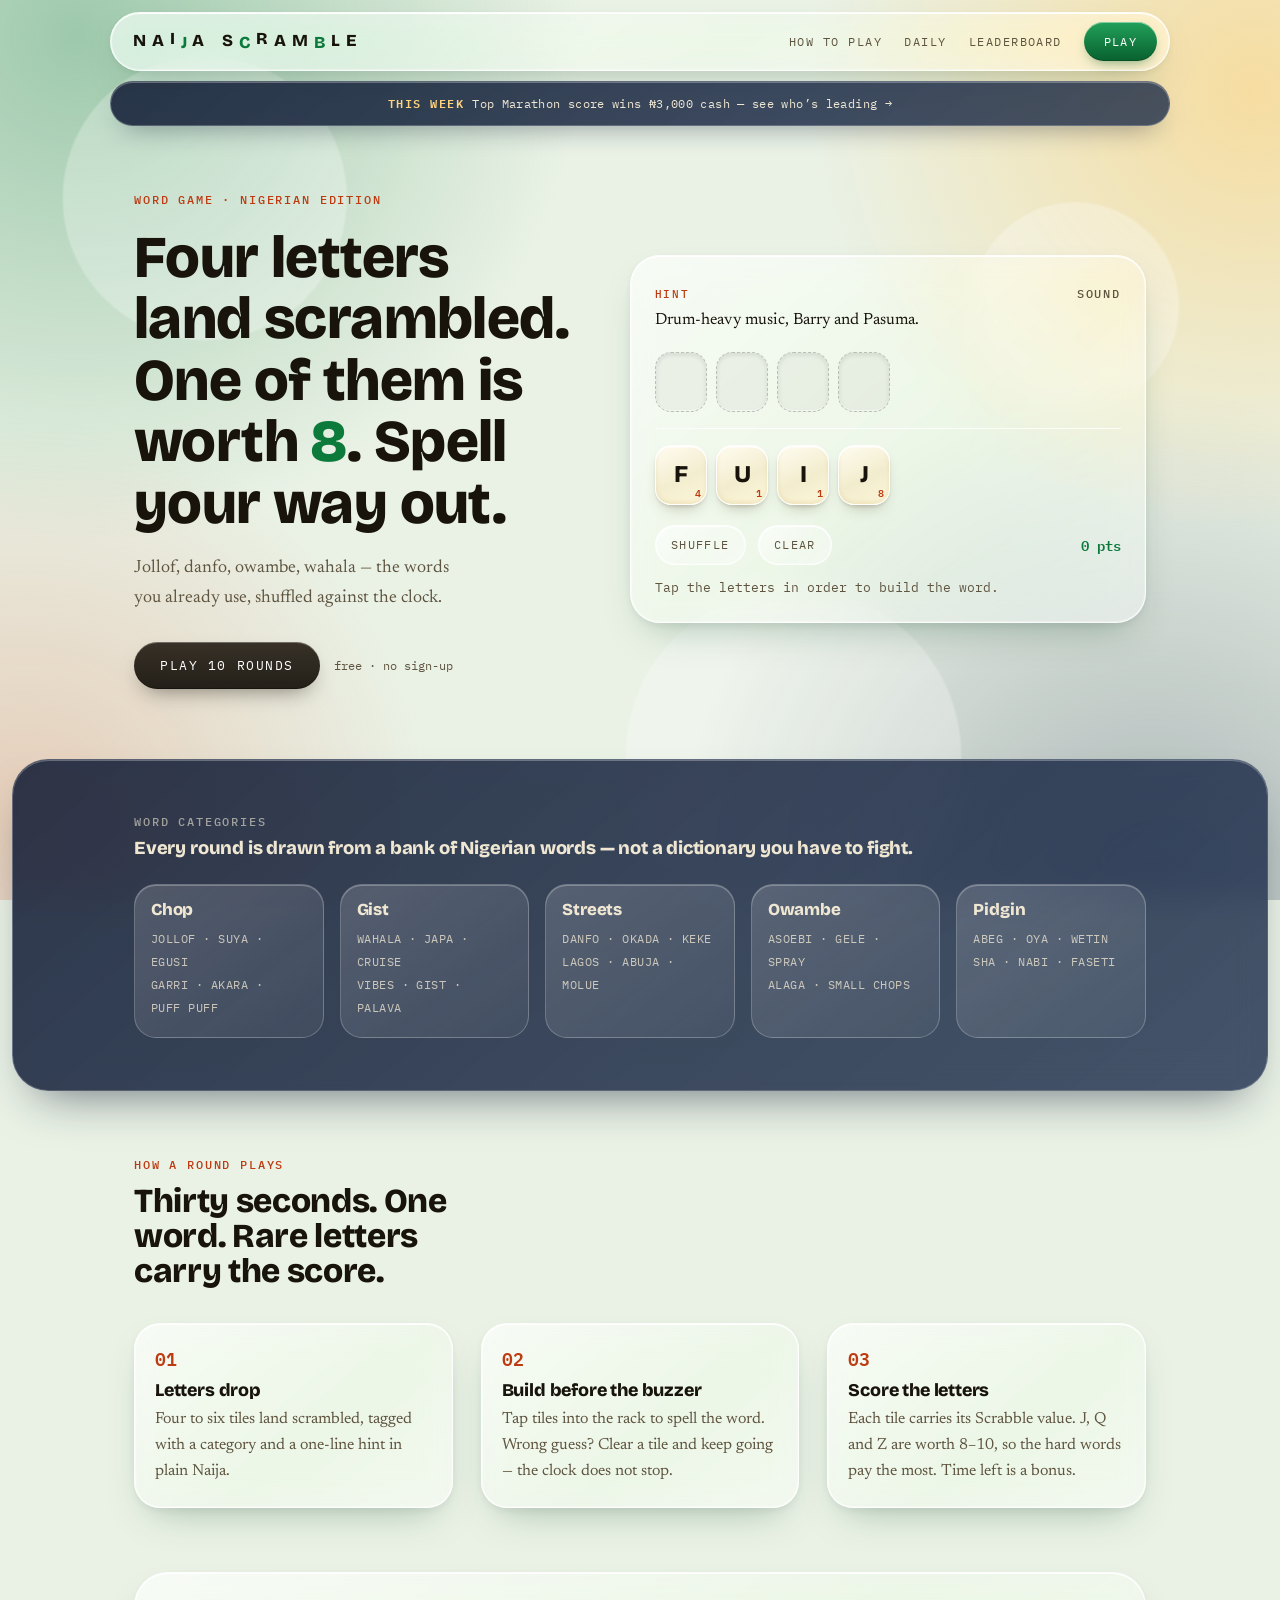
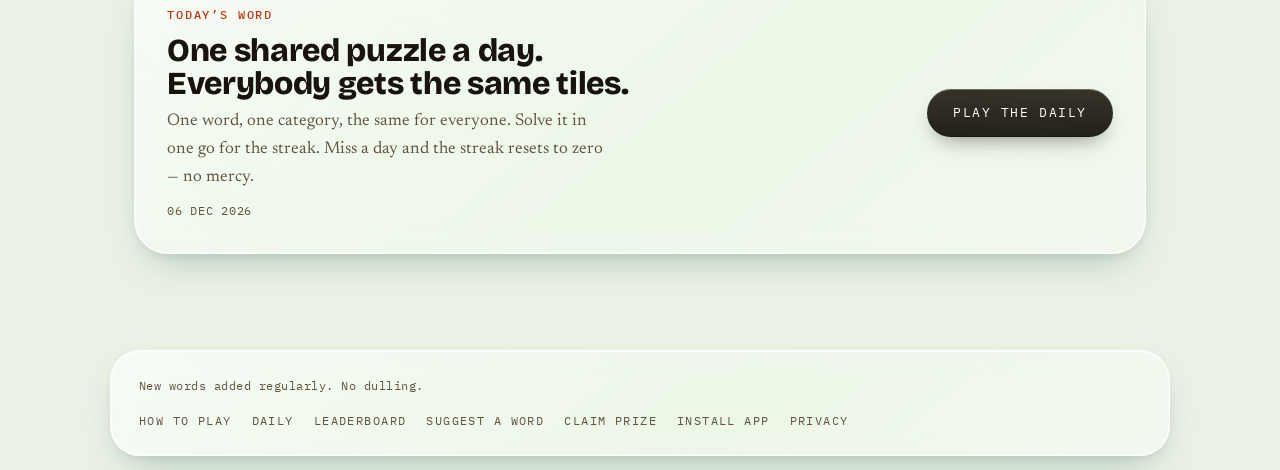
==== index.html @ 4357467f "Word Coach: Pidgin hint + explain button, AI privacy note, v15" ====
<!DOCTYPE html>
<html lang="en">
<head>
<meta charset="UTF-8">
<meta name="viewport" content="width=device-width, initial-scale=1.0">
<title>Naija Scramble</title>
<meta name="description" content="A Nigerian word-scramble game. Jollof, danfo, owambe — the words you already use, shuffled against the clock.">
<link rel="icon" href="data:image/svg+xml,%3Csvg%20xmlns='http://www.w3.org/2000/svg'%20viewBox='0%200%2032%2032'%3E%3Crect%20width='32'%20height='32'%20rx='6'%20fill='%230B7A3B'/%3E%3Ctext%20x='16'%20y='23'%20font-family='Georgia,serif'%20font-size='20'%20font-weight='bold'%20text-anchor='middle'%20fill='%23FBF6EA'%3EN%3C/text%3E%3C/svg%3E">
<meta property="og:type" content="website">
<meta property="og:site_name" content="Naija Scramble">
<meta property="og:title" content="Naija Scramble">
<meta property="og:description" content="Unscramble the Naija words you already use — jollof, danfo, owambe, wahala — against the clock.">
<meta property="og:url" content="https://naijascramble.github.io/">
<meta property="og:image" content="https://naijascramble.github.io/og.png">
<meta property="og:image:width" content="1200">
<meta property="og:image:height" content="630">
<meta name="twitter:card" content="summary_large_image">
<meta name="twitter:title" content="Naija Scramble">
<meta name="twitter:description" content="Unscramble the Naija words you already use, against the clock.">
<meta name="twitter:image" content="https://naijascramble.github.io/og.png">
<link rel="manifest" href="/manifest.json">
<meta name="theme-color" content="#0B7A3B">
<meta name="apple-mobile-web-app-capable" content="yes">
<meta name="apple-mobile-web-app-title" content="Naija Scramble">
<link rel="apple-touch-icon" href="/icon-192.png">
<link rel="preconnect" href="https://fonts.googleapis.com">
<link rel="preconnect" href="https://fonts.gstatic.com" crossorigin>
<link rel="stylesheet" href="https://fonts.googleapis.com/css2?family=Bricolage+Grotesque:opsz,wght@12..96,600;12..96,700;12..96,800&family=IBM+Plex+Mono:wght@400;500;600&family=Newsreader:ital,opsz,wght@0,6..72,400;0,6..72,500;1,6..72,400&display=swap">
<link rel="stylesheet" href="style.css?v=15">
</head>
<body>

<header class="masthead">
  <div class="wrap">
    <a class="mark" href="/" aria-label="Naija Scramble — home">
      <span>N</span><span>A</span><span>I</span><span>J</span><span>A</span>
      <span class="a2" style="width:.6ch"></span>
      <span>S</span><span>C</span><span>R</span><span>A</span><span>M</span><span>B</span><span>L</span><span>E</span>
    </a>
    <nav class="nav">
      <a href="#how">How to play</a>
      <a href="#daily">Daily</a>
      <a href="/leaderboard">Leaderboard</a>
      <a class="play" href="/play">Play</a>
    </nav>
  </div>
</header>
<a class="promo-bar" href="/leaderboard"><b>This week</b>Top Marathon score wins &#8358;3,000 cash — see who&rsquo;s leading &rarr;</a>

<main>
  <section class="hero">
    <div class="wrap">
      <div class="hero-copy">
        <p class="eyebrow label">Word game &middot; Nigerian edition</p>
        <h1><span id="demoLen">Six</span> letters land scrambled. One of them is worth <em id="demoVal">8</em>. Spell your way out.</h1>
        <p class="lede">Jollof, danfo, owambe, wahala &mdash; the words you already use, shuffled against the clock.</p>
        <div class="hero-cta">
          <a class="cta" href="/play">Play 10 rounds</a>
          <span class="note">free &middot; no sign-up</span>
        </div>
      </div>

      <div class="board" id="board" aria-label="Try one round">
        <div class="board-top">
          <p class="hint"><b>Hint</b> <span id="demoHint">The rice that starts arguments.</span></p>
          <p class="cat label" id="demoCat">Chop</p>
        </div>
        <div class="slots" id="slots" aria-label="Your word"></div>
        <div class="pool" id="pool" aria-label="Letter pool"></div>
        <div class="controls">
          <button class="ghost" id="shuffle" type="button">Shuffle</button>
          <button class="ghost" id="clear" type="button">Clear</button>
          <span class="tally" id="tally">0 pts</span>
        </div>
        <p class="feedback" id="feedback" role="status">Tap the letters in order to build the word.</p>
      </div>
    </div>
  </section>

  <section class="band">
    <div class="wrap">
      <span class="label">Word categories</span>
      <h2>Every round is drawn from a bank of Nigerian words &mdash; not a dictionary you have to fight.</h2>
      <div class="cats">
        <div class="cat-card"><h3>Chop</h3><p>JOLLOF &middot; SUYA &middot; EGUSI<br>GARRI &middot; AKARA &middot; PUFF&nbsp;PUFF</p></div>
        <div class="cat-card"><h3>Gist</h3><p>WAHALA &middot; JAPA &middot; CRUISE<br>VIBES &middot; GIST &middot; PALAVA</p></div>
        <div class="cat-card"><h3>Streets</h3><p>DANFO &middot; OKADA &middot; KEKE<br>LAGOS &middot; ABUJA &middot; MOLUE</p></div>
        <div class="cat-card"><h3>Owambe</h3><p>ASOEBI &middot; GELE &middot; SPRAY<br>ALAGA &middot; SMALL&nbsp;CHOPS</p></div>
        <div class="cat-card"><h3>Pidgin</h3><p>ABEG &middot; OYA &middot; WETIN<br>SHA &middot; NABI &middot; FASETI</p></div>
      </div>
    </div>
  </section>

  <section class="how" id="how">
    <div class="wrap">
      <span class="label">How a round plays</span>
      <h2>Thirty seconds. One word. Rare letters carry the score.</h2>
      <div class="steps">
        <div class="step">
          <div class="n">01</div>
          <h3>Letters drop</h3>
          <p>Four to six tiles land scrambled, tagged with a category and a one-line hint in plain Naija.</p>
        </div>
        <div class="step">
          <div class="n">02</div>
          <h3>Build before the buzzer</h3>
          <p>Tap tiles into the rack to spell the word. Wrong guess? Clear a tile and keep going &mdash; the clock does not stop.</p>
        </div>
        <div class="step">
          <div class="n">03</div>
          <h3>Score the letters</h3>
          <p>Each tile carries its Scrabble value. J, Q and Z are worth 8&ndash;10, so the hard words pay the most. Time left is a bonus.</p>
        </div>
      </div>
    </div>
  </section>

  <section class="daily" id="daily">
    <div class="wrap">
      <div class="daily-card">
        <div>
          <span class="label">Today&rsquo;s word</span>
          <h2>One shared puzzle a day. Everybody gets the same tiles.</h2>
          <p>One word, one category, the same for everyone. Solve it in one go for the streak. Miss a day and the streak resets to zero &mdash; no mercy.</p>
          <p class="daily-meta" id="dailyMeta"></p>
        </div>
        <a class="cta" href="/play">Play the daily</a>
      </div>
    </div>
  </section>
</main>

<footer>
  <div class="wrap">
    <p>New words added regularly. No dulling.</p>
    <nav>
      <a href="#how">How to play</a>
      <a href="#daily">Daily</a>
      <a href="/leaderboard">Leaderboard</a>
      <a href="/suggest">Suggest a word</a>
      <a href="/claim">Claim prize</a>
      <a href="/install">Install app</a>
      <a href="/privacy">Privacy</a>
    </nav>
  </div>
</footer>

<script>
(function(){
  var VAL = {A:1,B:3,C:3,D:2,E:1,F:4,G:2,H:4,I:1,J:8,K:5,L:1,M:3,N:1,O:1,P:3,Q:10,R:1,S:1,T:1,U:1,V:4,W:4,X:8,Y:4,Z:10};

  /* the hero demo picks a fresh word each visit */
  var DEMOS = [
    {w:"JOLLOF", h:"The rice that starts arguments.",          c:"Chop"},
    {w:"DANFO",  h:"Yellow bus, no shock absorbers.",          c:"Streets"},
    {w:"WAHALA", h:"Trouble, and plenty of it.",               c:"Gist"},
    {w:"OKADA",  h:"Motorbike taxi, helmet optional.",         c:"Streets"},
    {w:"OWAMBE", h:"Weekend party — aso ebi and spraying.",    c:"Owambe"},
    {w:"JAPA",   h:"To relocate abroad, and fast.",            c:"Gist"},
    {w:"SUYA",   h:"Peppered meat off the mallam's grill.",    c:"Chop"},
    {w:"KEKE",   h:"Three-wheeled tricycle taxi.",             c:"Streets"},
    {w:"ZOBO",   h:"Deep-red hibiscus drink, served cold.",    c:"Chop"},
    {w:"FUJI",   h:"Drum-heavy music, Barry and Pasuma.",      c:"Sound"},
    {w:"AKARA",  h:"Bean cake, fried golden brown.",           c:"Chop"},
    {w:"WETIN",  h:"What? — 'wetin dey happen?'",          c:"Pidgin"},
    {w:"KOBOKO", h:"The horsewhip that keeps order.",          c:"Naija"}
  ];
  var DEMO = DEMOS[Math.floor(Math.random() * DEMOS.length)];
  var WORD = DEMO.w;
  var NUM = { 4:"Four", 5:"Five", 6:"Six", 7:"Seven" };
  (function(){
    var set = function(id, v){ var n = document.getElementById(id); if(n) n.textContent = v; };
    set('demoHint', DEMO.h);
    set('demoCat', DEMO.c);
    set('demoLen', NUM[WORD.length] || WORD.length);
    set('demoVal', Math.max.apply(null, WORD.split('').map(function(ch){ return VAL[ch]; })));
  })();
  var slotsEl = document.getElementById('slots');
  var poolEl  = document.getElementById('pool');
  var feedback = document.getElementById('feedback');
  var tallyEl = document.getElementById('tally');
  var solved = false;

  var tiles = WORD.split('').map(function(ch,i){ return {id:i, ch:ch, placed:false}; });
  var order = tiles.map(function(t){return t.id;});
  var answer = new Array(WORD.length).fill(null);

  function shuffle(arr){
    for(var i=arr.length-1;i>0;i--){ var j=Math.floor(Math.random()*(i+1)); var t=arr[i];arr[i]=arr[j];arr[j]=t; }
    return arr;
  }
  function scramble(){
    do { shuffle(order); } while(order.map(function(id){return tiles[id].ch;}).join('') === WORD);
  }
  function tileById(id){ return tiles.filter(function(t){return t.id===id;})[0]; }

  function makeTile(t, delay){
    var b = document.createElement('button');
    b.type = 'button';
    b.className = 'tile';
    b.setAttribute('aria-label', t.ch + ', ' + VAL[t.ch] + ' points');
    if(delay != null) b.style.animationDelay = delay + 'ms';
    b.innerHTML = '<span class="face">' + t.ch + '</span><span class="val">' + VAL[t.ch] + '</span>';
    return b;
  }

  function render(){
    poolEl.innerHTML = '';
    order.forEach(function(id, idx){
      var t = tileById(id);
      if(t.placed) return;
      var b = makeTile(t, idx * 55);
      b.addEventListener('click', function(){ place(id); });
      poolEl.appendChild(b);
    });

    slotsEl.innerHTML = '';
    for(var i=0;i<WORD.length;i++){
      var s = document.createElement('div');
      s.className = 'slot';
      var id = answer[i];
      if(id !== null){
        var tt = tileById(id);
        var bb = makeTile(tt, null);
        (function(slotIndex){ bb.addEventListener('click', function(){ pull(slotIndex); }); })(i);
        s.appendChild(bb);
      }
      slotsEl.appendChild(s);
    }
  }

  function place(id){
    if(solved) return;
    var free = answer.indexOf(null);
    if(free === -1) return;
    answer[free] = id;
    tileById(id).placed = true;
    render();
    check();
  }
  function pull(slotIndex){
    if(solved) return;
    var id = answer[slotIndex];
    if(id === null) return;
    answer[slotIndex] = null;
    tileById(id).placed = false;
    feedback.textContent = 'Keep going.';
    feedback.className = 'feedback';
    render();
  }

  function check(){
    if(answer.indexOf(null) !== -1) return;
    var guess = answer.map(function(id){return tileById(id).ch;}).join('');
    if(guess === WORD){
      solved = true;
      document.getElementById('board').classList.add('solved');
      feedback.textContent = 'Correct. That is the whole game — now play the full 10.';
      feedback.className = 'feedback good';
      countUp(WORD.split('').reduce(function(a,c){return a+VAL[c];},0));
    } else {
      feedback.textContent = 'Not it. Clear a tile and try again.';
      feedback.className = 'feedback bad';
      slotsEl.classList.remove('wrong');
      void slotsEl.offsetWidth;
      slotsEl.classList.add('wrong');
    }
  }

  function countUp(target){
    var n = 0;
    var step = Math.max(1, Math.round(target/18));
    var iv = setInterval(function(){
      n += step;
      if(n >= target){ n = target; clearInterval(iv); }
      tallyEl.textContent = n + ' pts';
    }, 28);
  }

  document.getElementById('shuffle').addEventListener('click', function(){
    if(solved) return;
    scramble();
    render();
    feedback.textContent = 'Shuffled.';
    feedback.className = 'feedback';
  });
  document.getElementById('clear').addEventListener('click', function(){
    solved = false;
    document.getElementById('board').classList.remove('solved');
    answer = new Array(WORD.length).fill(null);
    tiles.forEach(function(t){ t.placed = false; });
    tallyEl.textContent = '0 pts';
    feedback.textContent = 'Tap the letters in order to build the word.';
    feedback.className = 'feedback';
    scramble();
    render();
  });

  scramble();
  render();

  var dm = document.getElementById('dailyMeta');
  if(dm){
    var d = new Date();
    var mon = ['JAN','FEB','MAR','APR','MAY','JUN','JUL','AUG','SEP','OCT','NOV','DEC'][d.getMonth()];
    dm.textContent = ('0' + d.getDate()).slice(-2) + ' ' + mon + ' ' + d.getFullYear();
  }
})();
</script>
<script>
/* home-screen icon badge: nudge if today's Daily hasn't been played yet */
(function(){
  try{
    if(!('setAppBadge' in navigator)) return;
    var d = new Date();
    var key = d.getFullYear() * 10000 + (d.getMonth() + 1) * 100 + d.getDate();
    var done = null;
    try{ done = JSON.parse(localStorage.getItem('ns.daily')); }catch(e){}
    if(done && done.date === key){ navigator.clearAppBadge().catch(function(){}); }
    else{ navigator.setAppBadge(1).catch(function(){}); }
  }catch(e){}
})();
</script>
<script>
/* pageview ping -> "Naija Scramble - Traffic" Google Form -> linked sheet */
(function(){
  try{
    var qs = new URLSearchParams(location.search);
    var src = qs.get('utm_source'), med = qs.get('utm_medium');
    if(src){ try{ sessionStorage.setItem('ns.utm', src + '/' + (med || '-')); }catch(e){} }
    var utm = '-';
    try{ utm = sessionStorage.getItem('ns.utm') || '-'; }catch(e){}
    var r = document.referrer, ref = 'direct';
    if(r){ try{ var h = new URL(r).hostname; ref = h ? (h.indexOf('naijascramble') > -1 ? 'internal' : h) : 'direct'; }catch(e){} }
    var pwa = ((window.matchMedia && window.matchMedia('(display-mode: standalone)').matches) || navigator.standalone) ? 'pwa' : 'web';
    var b = new URLSearchParams();
    b.append('entry.1993350770', location.pathname + ' | ' + ref + ' | ' + pwa + ' | ' + (window.innerWidth || 0) + ' | ' + utm);
    fetch('https://docs.google.com/forms/d/e/1FAIpQLSe9BkaRhteedIggqd-wz5INQ8XGNVgiDG2wSappw1GyS-TIbQ/formResponse', { method:'POST', mode:'no-cors', body:b });
  }catch(e){}
})();
</script>
<script>if("serviceWorker" in navigator){window.addEventListener("load",function(){navigator.serviceWorker.register("/sw.js").catch(function(){});});}</script>
</body>
</html>
---- style.css ----
/* ============================================================
   Naija Scramble — shared stylesheet for index.html + play.html
   ============================================================ */

:root{
  --paper:#FBF6EA;
  --paper-2:#F3EAD4;
  --ink:#18140C;
  --ink-soft:#5E543F;
  --green:#0B7A3B;
  --green-deep:#08602E;
  --clay:#BE3A11;
  --indigo:#20304F;
  --indigo-ink:#EFE7D2;
  --tile:#EFE3C4;
  --tile-edge:#D6C4998C;
  --line:rgba(24,20,12,.14);
  --shadow:rgba(24,20,12,.18);
}
@media (prefers-color-scheme:dark){
  :root:not([data-theme="light"]){
    --paper:#131009;
    --paper-2:#1D1810;
    --ink:#F4ECD7;
    --ink-soft:#A99C7E;
    --green:#33A868;
    --green-deep:#2B8B56;
    --clay:#E6592C;
    --indigo:#243554;
    --indigo-ink:#EFE7D2;
    --tile:#2A2415;
    --tile-edge:#463D26;
    --line:rgba(244,236,215,.16);
    --shadow:rgba(0,0,0,.5);
  }
}
:root[data-theme="dark"]{
  --paper:#131009;
  --paper-2:#1D1810;
  --ink:#F4ECD7;
  --ink-soft:#A99C7E;
  --green:#33A868;
  --green-deep:#2B8B56;
  --clay:#E6592C;
  --indigo:#243554;
  --indigo-ink:#EFE7D2;
  --tile:#2A2415;
  --tile-edge:#463D26;
  --line:rgba(244,236,215,.16);
  --shadow:rgba(0,0,0,.5);
}

*{box-sizing:border-box;margin:0}
[hidden]{display:none!important}
html{-webkit-text-size-adjust:100%}
body{
  background:var(--paper);
  color:var(--ink);
  font-family:"Newsreader",Georgia,serif;
  font-size:17px;
  line-height:1.65;
  -webkit-font-smoothing:antialiased;
}
.wrap{max-width:1060px;margin:0 auto;padding:0 24px}
.wrap.narrow{max-width:640px}
h1,h2,h3{font-family:"Bricolage Grotesque","Trebuchet MS",sans-serif;font-weight:800;line-height:1.04;text-wrap:balance;letter-spacing:-.01em}
.label{font-family:"IBM Plex Mono",ui-monospace,monospace;font-size:.72rem;font-weight:500;text-transform:uppercase;letter-spacing:.16em}
:focus-visible{outline:2px solid var(--green);outline-offset:3px;border-radius:3px}
button{font:inherit;color:inherit;border:0;background:none;cursor:pointer}
a{color:inherit}

/* ---- masthead ---- */
.masthead{border-bottom:1px solid var(--line)}
.masthead .wrap{display:flex;align-items:center;justify-content:space-between;padding-top:18px;padding-bottom:18px}
.mark{font-family:"Bricolage Grotesque",sans-serif;font-weight:800;font-size:1.05rem;letter-spacing:.02em;display:flex;gap:.5ch;text-decoration:none}
.mark span:nth-child(3n){transform:translateY(-2px)}
.mark span:nth-child(4n){transform:translateY(2px);color:var(--green)}
.mark .a2{color:var(--clay)}
.nav{display:flex;align-items:center;gap:22px;font-family:"IBM Plex Mono",monospace;font-size:.78rem;text-transform:uppercase;letter-spacing:.12em}
.nav a{text-decoration:none;color:var(--ink-soft)}
.nav a:hover{color:var(--ink)}
.nav .play{color:var(--paper);background:var(--green);padding:8px 16px;border-radius:4px;letter-spacing:.1em}
.nav .play:hover{background:var(--green-deep);color:var(--paper)}
@media (max-width:620px){.nav a:not(.play){display:none}}

.soundbtn{display:inline-flex;align-items:center;justify-content:center;width:33px;height:33px;flex-shrink:0;border:1px solid var(--line);border-radius:8px;color:var(--ink-soft);background:transparent;cursor:pointer;padding:0}
.soundbtn:hover{color:var(--ink);border-color:var(--ink-soft)}
.soundbtn.off{color:var(--clay);border-color:color-mix(in srgb,var(--clay) 35%,var(--line))}
.soundbtn svg{display:block}

/* ---- shared buttons ---- */
.cta{background:var(--ink);color:var(--paper);font-family:"IBM Plex Mono",monospace;font-size:.82rem;text-transform:uppercase;letter-spacing:.12em;padding:13px 22px;border-radius:5px;text-decoration:none;display:inline-block}
.cta:hover{background:var(--green);color:var(--paper)}
.ghost{border:1px solid var(--line);border-radius:5px;padding:9px 15px;font-family:"IBM Plex Mono",monospace;font-size:.74rem;text-transform:uppercase;letter-spacing:.12em;color:var(--ink-soft)}
.ghost:hover{color:var(--ink);border-color:var(--ink-soft)}
.ghost:disabled{opacity:.4;cursor:default}

/* ---- hero (index) ---- */
.hero{padding:64px 0 56px}
.hero .wrap{display:grid;grid-template-columns:1fr;gap:44px}
@media (min-width:900px){.hero .wrap{grid-template-columns:0.92fr 1.08fr;align-items:center;gap:56px}}
.eyebrow{color:var(--clay);margin-bottom:18px}
.hero h1{font-size:clamp(2.3rem,5.4vw,3.7rem)}
.hero h1 em{font-style:normal;color:var(--green);font-variant-numeric:lining-nums}
.lede{margin-top:20px;max-width:34ch;color:var(--ink-soft);font-size:1.12rem}
.hero-cta{margin-top:28px;display:inline-flex;align-items:center;gap:14px;flex-wrap:wrap}
.hero-cta .note{font-family:"IBM Plex Mono",monospace;font-size:.74rem;color:var(--ink-soft)}

/* ---- board (shared: hero demo + full game) ---- */
.board{background:var(--paper-2);border:1px solid var(--line);border-radius:14px;padding:26px 24px 22px;box-shadow:0 18px 40px -28px var(--shadow)}
.board-top{display:flex;align-items:baseline;justify-content:space-between;gap:12px;margin-bottom:18px}
.board-top .hint{font-size:1.02rem;color:var(--ink)}
.board-top .hint b{font-family:"IBM Plex Mono",monospace;font-size:.68rem;text-transform:uppercase;letter-spacing:.16em;color:var(--clay);display:block;margin-bottom:3px;font-weight:500}
.board-top .cat{color:var(--ink-soft);white-space:nowrap}

.slots,.pool{display:flex;flex-wrap:wrap;gap:9px}
.slots{margin-bottom:16px;min-height:60px}
.slot{width:52px;height:60px;border-radius:6px;border:1.5px dashed var(--tile-edge);display:grid;place-items:center;background:transparent}
.pool{min-height:60px;padding-top:16px;border-top:1px solid var(--line)}

.tile{
  width:52px;height:60px;border-radius:6px;
  background:var(--tile);
  border:1px solid var(--tile-edge);
  box-shadow:0 3px 0 var(--tile-edge), 0 6px 12px -6px var(--shadow);
  font-family:"Bricolage Grotesque",sans-serif;font-weight:800;font-size:1.5rem;
  color:var(--ink);
  position:relative;display:grid;place-items:center;
  transition:transform .12s ease, box-shadow .12s ease;
  animation:drop .34s cubic-bezier(.2,.9,.3,1.2) both;
}
.pool .tile:hover{transform:translateY(-3px)}
.pool .tile:active{transform:translateY(0)}
.tile .val{position:absolute;right:5px;bottom:3px;font-family:"IBM Plex Mono",monospace;font-size:.6rem;font-weight:600;color:var(--clay)}
.slot .tile{animation:none;box-shadow:0 2px 0 var(--tile-edge)}
.board.solved .slot .tile{background:var(--green);border-color:var(--green-deep);color:var(--paper);box-shadow:0 3px 0 var(--green-deep)}
.board.solved .slot .tile .val{color:var(--paper)}
.slots.wrong{animation:shake .4s ease}

@keyframes drop{from{opacity:0;transform:translateY(-16px) rotate(-5deg)}to{opacity:1;transform:none}}
@keyframes shake{10%,90%{transform:translateX(-2px)}30%,70%{transform:translateX(4px)}50%{transform:translateX(-5px)}}
@keyframes pulse{0%,100%{opacity:1}50%{opacity:.45}}

.controls{display:flex;align-items:center;gap:12px;margin-top:20px;flex-wrap:wrap}
.tally{margin-left:auto;font-family:"IBM Plex Mono",monospace;font-size:.9rem;font-weight:600;color:var(--green);font-variant-numeric:tabular-nums}
.feedback{margin-top:12px;min-height:1.5em;font-family:"IBM Plex Mono",monospace;font-size:.82rem;color:var(--ink-soft)}
.feedback.good{color:var(--green)}
.feedback.bad{color:var(--clay)}

/* ---- categories band (index, adire) ---- */
.band{background:var(--indigo);color:var(--indigo-ink);margin-top:8px;
  background-image:radial-gradient(rgba(239,231,210,.14) 1.5px,transparent 1.6px),
    repeating-linear-gradient(45deg,rgba(239,231,210,.05) 0 8px,transparent 8px 16px);
  background-size:26px 26px,auto;}
.band .wrap{padding:52px 24px}
.band h2{font-size:1.15rem;color:var(--indigo-ink)}
.band .label{color:rgba(239,231,210,.6);display:block;margin-bottom:8px}
.cats{margin-top:26px;display:grid;gap:16px;grid-template-columns:repeat(auto-fit,minmax(180px,1fr))}
.cat-card{border:1px solid rgba(239,231,210,.22);border-radius:10px;padding:16px 16px 18px;background:rgba(19,16,9,.16)}
.cat-card h3{font-size:1.05rem;color:var(--indigo-ink);margin-bottom:8px}
.cat-card p{font-family:"IBM Plex Mono",monospace;font-size:.76rem;line-height:1.9;color:rgba(239,231,210,.78);letter-spacing:.04em}

/* ---- how a round plays (index) ---- */
.how{padding:64px 0}
.how .label{color:var(--clay);display:block;margin-bottom:10px}
.how h2{font-size:clamp(1.6rem,3.4vw,2.1rem);max-width:16ch}
.steps{margin-top:34px;display:grid;gap:28px;grid-template-columns:repeat(auto-fit,minmax(230px,1fr))}
.step{padding-top:16px;border-top:2px solid var(--ink)}
.step .n{font-family:"IBM Plex Mono",monospace;font-size:1.1rem;font-weight:600;color:var(--clay)}
.step h3{margin:8px 0 6px;font-size:1.12rem}
.step p{color:var(--ink-soft);font-size:1rem}

/* ---- daily (index) ---- */
.daily{padding:0 0 72px}
.daily-card{background:var(--paper-2);border:1px solid var(--line);border-radius:14px;padding:32px;display:grid;gap:20px}
@media (min-width:760px){.daily-card{grid-template-columns:1fr auto;align-items:center}}
.daily-card .label{color:var(--clay);display:block;margin-bottom:10px}
.daily-card h2{font-size:clamp(1.5rem,3vw,2rem)}
.daily-card p{color:var(--ink-soft);margin-top:8px;max-width:44ch}
.daily-meta{font-family:"IBM Plex Mono",monospace;font-size:.76rem;color:var(--ink-soft);margin-top:14px;letter-spacing:.06em}
.daily-card .cta{justify-self:start}

/* ---- game page (play) ---- */
.play-main{padding:40px 0 72px}
.play-intro{margin-bottom:22px}
.play-intro .label{color:var(--clay);display:block;margin-bottom:8px}
.play-intro h1{font-size:clamp(1.7rem,4vw,2.3rem)}

.gamebar{display:grid;grid-template-columns:auto 1fr auto;gap:14px 18px;align-items:center;margin-bottom:16px;font-family:"IBM Plex Mono",monospace;font-size:.78rem;letter-spacing:.06em;color:var(--ink-soft)}
.gamebar .rnd{white-space:nowrap;text-transform:uppercase}
.gamebar .score{white-space:nowrap;color:var(--green);font-weight:600;font-variant-numeric:tabular-nums}
.progress{height:6px;border-radius:99px;background:var(--line);overflow:hidden}
.progress i{display:block;height:100%;background:var(--green);width:0;transition:width .35s ease}

.timer{font-family:"IBM Plex Mono",monospace;font-variant-numeric:tabular-nums;font-weight:600;font-size:1rem;color:var(--ink);white-space:nowrap}
.timer.low{color:var(--clay);animation:pulse 1s ease-in-out infinite}

.roundnext{margin-top:18px;display:none}
.roundnext.show{display:block}

/* ---- end screen (play) ---- */
.endscreen{text-align:center;padding:8px 0 4px}
.endscreen .label{color:var(--clay);display:block;margin-bottom:12px}
.bigscore{font-family:"Bricolage Grotesque",sans-serif;font-weight:800;font-size:clamp(3rem,12vw,4.6rem);line-height:1;color:var(--green);font-variant-numeric:lining-nums}
.bigscore small{display:block;font-size:.9rem;font-family:"IBM Plex Mono",monospace;font-weight:500;color:var(--ink-soft);letter-spacing:.1em;margin-top:8px;text-transform:uppercase}
.result-grid{display:flex;flex-wrap:wrap;gap:7px;justify-content:center;margin:26px 0}
.result-grid i{width:22px;height:22px;border-radius:5px;background:var(--line)}
.result-grid i.got{background:var(--green)}
.scorelist{list-style:none;padding:0;margin:22px auto 0;max-width:360px;text-align:left}
.scorelist li{display:flex;justify-content:space-between;gap:16px;padding:9px 0;border-bottom:1px solid var(--line);font-family:"IBM Plex Mono",monospace;font-size:.82rem}
.scorelist li span:first-child{letter-spacing:.14em}
.scorelist li .miss{color:var(--ink-soft)}
.scorelist li .pts{color:var(--green);font-weight:600}
.endactions{display:flex;gap:12px;justify-content:center;flex-wrap:wrap;margin-top:28px}

/* ---- footer ---- */
footer{border-top:1px solid var(--line)}
footer .wrap{padding:36px 24px;display:flex;flex-wrap:wrap;gap:16px 28px;align-items:center;justify-content:space-between}
footer p{font-family:"IBM Plex Mono",monospace;font-size:.78rem;color:var(--ink-soft);letter-spacing:.04em}
footer nav{display:flex;flex-wrap:wrap;gap:20px;font-family:"IBM Plex Mono",monospace;font-size:.74rem;text-transform:uppercase;letter-spacing:.12em}
footer nav a{color:var(--ink-soft);text-decoration:none}
footer nav a:hover{color:var(--ink)}

/* ---- mode menu (play) ---- */
.modes{display:grid;gap:14px;margin-top:8px;grid-template-columns:1fr}
@media (min-width:560px){.modes{grid-template-columns:repeat(2,1fr)}}
@media (min-width:940px){.modes{grid-template-columns:repeat(4,1fr)}}
.mode-card{text-align:left;border:1px solid var(--line);border-radius:12px;padding:20px 18px 22px;background:var(--paper-2);transition:transform .12s ease,border-color .12s ease;display:flex;flex-direction:column;gap:8px}
.mode-card:hover{transform:translateY(-3px);border-color:var(--ink-soft)}
.mode-card .tag{font-family:"IBM Plex Mono",monospace;font-size:.66rem;text-transform:uppercase;letter-spacing:.16em;color:var(--clay)}
.mode-card h3{font-size:1.15rem}
.mode-card p{font-size:.92rem;color:var(--ink-soft)}
.catlist{display:flex;flex-wrap:wrap;gap:10px;margin-top:18px}
.catlist button{border:1px solid var(--line);border-radius:99px;padding:9px 16px;font-family:"IBM Plex Mono",monospace;font-size:.78rem;letter-spacing:.08em;background:var(--paper-2)}
.catlist button:hover{border-color:var(--ink-soft)}
.backlink{margin-top:22px;display:inline-block;font-family:"IBM Plex Mono",monospace;font-size:.74rem;text-transform:uppercase;letter-spacing:.12em;color:var(--ink-soft);text-decoration:none}
.backlink:hover{color:var(--ink)}

/* ---- stages campaign (play) ---- */
.stagerow{display:flex;flex-direction:column;gap:12px;margin-top:16px}
.stage-item{display:flex;align-items:center;gap:12px 16px;flex-wrap:wrap;text-align:left;border:1px solid var(--line);border-radius:12px;padding:16px 18px;background:var(--paper-2);transition:transform .12s ease,border-color .12s ease}
.stage-item:not(.locked):hover{transform:translateY(-2px);border-color:var(--ink-soft)}
.stage-item.locked{opacity:.5}
.stage-item:disabled{cursor:default}
.stage-item .stage-meta{font-family:"IBM Plex Mono",monospace;font-size:.75rem;color:var(--ink-soft);letter-spacing:.03em}
.stage-item .stage-mark{margin-left:auto;font-family:"IBM Plex Mono",monospace;font-size:.66rem;letter-spacing:.16em;color:var(--ink-soft)}
.stage-item.cleared .stage-mark{color:var(--green)}
.stage-best{margin-top:14px;font-family:"IBM Plex Mono",monospace;font-size:.74rem;color:var(--ink-soft);letter-spacing:.04em}
.badge{font-family:"IBM Plex Mono",monospace;font-size:.68rem;font-weight:600;text-transform:uppercase;letter-spacing:.12em;padding:4px 11px;border-radius:99px;border:1px solid currentColor}
.badge.easy{color:var(--green)}
.badge.diff{color:var(--clay)}
.badge.hard{color:var(--paper);background:var(--clay);border-color:var(--clay)}

/* ---- gamebar extras ---- */
.gamebar .streak{justify-self:start;font-weight:600;color:var(--clay);background:color-mix(in srgb,var(--clay) 16%,transparent);padding:2px 9px;border-radius:99px;letter-spacing:.08em}
.gamebar .reveals{color:var(--ink-soft)}

/* ---- example-sentence hint ---- */
.ex{margin:6px 0 16px;font-style:italic;color:var(--ink-soft);font-size:1rem;line-height:1.5}
.ex b{font-style:normal;font-family:"IBM Plex Mono",monospace;font-size:.86em;letter-spacing:.14em;color:var(--ink);border-bottom:2px solid var(--clay);padding:0 .4ch}

.controls .reveal{color:var(--clay);border-color:color-mix(in srgb,var(--clay) 35%,var(--line))}
.controls .reveal:hover{border-color:var(--clay)}

/* ---- share card (play, end) ---- */
.share-card{font-family:"IBM Plex Mono",monospace;font-size:.8rem;line-height:1.7;background:var(--paper-2);border:1px solid var(--line);border-radius:10px;padding:16px 18px;margin:22px auto 0;max-width:340px;text-align:left;white-space:pre-wrap;letter-spacing:.06em}

/* ---- suggest-a-word form ---- */
.suggest{display:flex;flex-direction:column;gap:18px;margin-top:28px;max-width:440px}
.suggest label{display:flex;flex-direction:column;gap:6px;font-family:"IBM Plex Mono",monospace;font-size:.72rem;text-transform:uppercase;letter-spacing:.12em;color:var(--ink-soft)}
.suggest .req{color:var(--clay)}
.suggest .opt{opacity:.65}
.suggest input,.suggest select{font-family:"Newsreader",Georgia,serif;font-size:1rem;text-transform:none;letter-spacing:0;color:var(--ink);background:var(--paper-2);border:1px solid var(--line);border-radius:8px;padding:11px 13px;width:100%}
.suggest select{appearance:none;-webkit-appearance:none;background-image:linear-gradient(45deg,transparent 50%,var(--ink-soft) 50%),linear-gradient(135deg,var(--ink-soft) 50%,transparent 50%);background-position:calc(100% - 18px) calc(1em + 2px),calc(100% - 13px) calc(1em + 2px);background-size:5px 5px,5px 5px;background-repeat:no-repeat;padding-right:38px}
.suggest input:focus,.suggest select:focus{outline:2px solid var(--green);outline-offset:1px;border-color:var(--green)}
.suggest input[name="word"]{text-transform:uppercase;letter-spacing:.08em;font-family:"Bricolage Grotesque",sans-serif;font-weight:700;font-size:1.15rem}
.suggest .cta{align-self:flex-start;border:0;cursor:pointer}
.suggest .cta:disabled{opacity:.55;cursor:default}
.form-note{min-height:1.3em;font-family:"IBM Plex Mono",monospace;font-size:.76rem;color:var(--ink-soft);letter-spacing:.03em}
.form-note.bad{color:var(--clay)}
.thanks{margin-top:28px;max-width:440px}
.thanks h2{font-size:clamp(1.5rem,3.4vw,1.9rem)}
.thanks p{color:var(--ink-soft);margin:12px 0 22px}

/* ---- leaderboard: post block on the Marathon end screen ---- */
.lb-post{display:flex;flex-direction:column;gap:10px;margin:22px auto 0;max-width:340px;text-align:left}
.lb-post label{display:flex;flex-direction:column;gap:6px;font-family:"IBM Plex Mono",monospace;font-size:.72rem;text-transform:uppercase;letter-spacing:.12em;color:var(--ink-soft)}
.lb-post input{font-family:"Newsreader",Georgia,serif;font-size:1rem;color:var(--ink);background:var(--paper-2);border:1px solid var(--line);border-radius:8px;padding:10px 12px}
.lb-post input:focus{outline:2px solid var(--green);outline-offset:1px;border-color:var(--green)}
.lb-post .cta{align-self:flex-start;border:0;cursor:pointer}
.lb-post .cta:disabled{opacity:.55;cursor:default}
.lb-note{font-family:"IBM Plex Mono",monospace;font-size:.76rem;color:var(--clay);min-height:1em}
.lb-note.good{color:var(--green)}
.lb-note a,.lb-list a{color:var(--green)}
.lb-hint{font-family:"IBM Plex Mono",monospace;font-size:.76rem;color:var(--ink-soft);margin-top:22px}

/* ---- leaderboard page ---- */
.lb-list{list-style:none;padding:0;margin:26px 0 0;max-width:460px}
.lb-list li{display:grid;grid-template-columns:2.4rem 1fr auto;gap:14px;align-items:baseline;padding:11px 0;border-bottom:1px solid var(--line);font-family:"IBM Plex Mono",monospace;font-size:.9rem}
.lb-list .rk{color:var(--ink-soft);font-variant-numeric:tabular-nums}
.lb-list li.top .rk{color:var(--clay);font-weight:600}
.lb-list .nm{font-family:"Newsreader",Georgia,serif;font-size:1.05rem;color:var(--ink);overflow:hidden;text-overflow:ellipsis;white-space:nowrap}
.lb-list .sc{color:var(--green);font-weight:600;font-variant-numeric:tabular-nums}
.lb-list li.you{background:color-mix(in srgb,var(--green) 12%,transparent);border-radius:6px;margin:0 -10px;padding-left:10px;padding-right:10px}
.lb-list li.lb-empty{display:block;border:0;color:var(--ink-soft)}
.lb-meta{font-family:"IBM Plex Mono",monospace;font-size:.74rem;color:var(--ink-soft);margin-top:16px;letter-spacing:.04em}

/* ---- weekly airtime challenge ---- */
.challenge{background:var(--indigo);color:var(--indigo-ink);border-radius:14px;padding:26px 28px;margin:24px 0}
.challenge .label{color:#E8A15C;display:block;margin-bottom:10px}
.challenge-lead{font-family:"Bricolage Grotesque",sans-serif;font-weight:700;font-size:1.15rem;line-height:1.4}
.challenge-lead b{color:#FFD27D}
.challenge-meta{font-family:"IBM Plex Mono",monospace;font-size:.75rem;color:var(--indigo-ink);opacity:.75;margin-top:10px;letter-spacing:.05em}
.challenge-last{font-family:"IBM Plex Mono",monospace;font-size:.78rem;color:var(--indigo-ink);opacity:.9;margin-top:14px;padding-top:14px;border-top:1px solid color-mix(in srgb,var(--indigo-ink) 22%,transparent)}
.challenge-last b{color:#FFD27D}
.challenge-claim{display:inline-block;margin-top:16px;color:#FFD27D;border-color:color-mix(in srgb,#FFD27D 45%,transparent);text-decoration:none}
.challenge-claim:hover{border-color:#FFD27D;color:#FFD27D;background:color-mix(in srgb,#FFD27D 14%,transparent)}
.lb-tabs{display:flex;gap:8px;margin-top:4px}
.lb-tab{font-family:"IBM Plex Mono",monospace;font-size:.74rem;text-transform:uppercase;letter-spacing:.1em;padding:8px 16px;border-radius:99px;border:1px solid var(--line);background:transparent;color:var(--ink-soft);cursor:pointer}
.lb-tab.on{background:var(--green);border-color:var(--green);color:var(--paper);font-weight:600}
.lb-tab:not(.on):hover{border-color:var(--ink-soft);color:var(--ink)}
.lb-rules{font-family:"IBM Plex Mono",monospace;font-size:.72rem;color:var(--ink-soft);margin-top:24px;line-height:1.7;max-width:52ch}

/* ---- site-wide promo bar (challenge callout) ---- */
.promo-bar{display:block;background:var(--indigo);color:var(--indigo-ink);text-decoration:none;text-align:center;padding:11px 16px;font-family:"IBM Plex Mono",monospace;font-size:.76rem;letter-spacing:.03em;transition:background .12s ease}
.promo-bar:hover{background:var(--green-deep)}
.promo-bar b{color:#FFD27D;text-transform:uppercase;letter-spacing:.12em;font-weight:600;margin-right:8px}

/* ---- solve payoff (play) ---- */
.board.solved .slot .tile{animation:solvePop .34s cubic-bezier(.2,.9,.3,1.4) both}
.board.solved .slot:nth-child(2) .tile{animation-delay:.04s}
.board.solved .slot:nth-child(3) .tile{animation-delay:.08s}
.board.solved .slot:nth-child(4) .tile{animation-delay:.12s}
.board.solved .slot:nth-child(5) .tile{animation-delay:.16s}
.board.solved .slot:nth-child(6) .tile{animation-delay:.20s}
.board.solved .slot:nth-child(7) .tile{animation-delay:.24s}
.board.solved .slot:nth-child(8) .tile{animation-delay:.28s}
.board.solved .slot:nth-child(9) .tile{animation-delay:.32s}
.board.solved .slot:nth-child(10) .tile{animation-delay:.36s}
@keyframes solvePop{0%{transform:translateY(0) scale(1)}45%{transform:translateY(-8px) scale(1.09)}100%{transform:translateY(0) scale(1)}}
.ex.reveal-word{font-style:normal;color:var(--ink)}
.ex.reveal-word b{color:var(--green);border-bottom-color:var(--green)}
.gamebar .streak.bump{animation:streakBump .4s ease}
@keyframes streakBump{0%{transform:scale(1)}40%{transform:scale(1.35)}100%{transform:scale(1)}}

/* ---- achievements (play) ---- */
.ach-shelf{margin-top:26px;border-top:1px solid var(--line);padding-top:18px}
.ach-head{font-family:"IBM Plex Mono",monospace;font-size:.72rem;text-transform:uppercase;letter-spacing:.16em;color:var(--clay);display:flex;justify-content:space-between;align-items:baseline}
.ach-head span{color:var(--ink-soft);letter-spacing:.06em}
.ach-grid{display:flex;flex-wrap:wrap;gap:8px;margin-top:12px}
.ach-chip{font-family:"IBM Plex Mono",monospace;font-size:.72rem;letter-spacing:.06em;padding:6px 12px;border-radius:99px;border:1px solid var(--line);background:var(--paper-2);color:var(--ink-soft);cursor:pointer}
.ach-chip.on{color:var(--green);border-color:color-mix(in srgb,var(--green) 45%,var(--line));background:color-mix(in srgb,var(--green) 10%,transparent);font-weight:600}
.ach-chip:hover{border-color:var(--ink-soft)}
.ach-tip{font-family:"IBM Plex Mono",monospace;font-size:.74rem;color:var(--ink-soft);margin-top:12px;min-height:1.1em;letter-spacing:.03em}
.ach-toast{position:fixed;left:50%;transform:translate(-50%,140%);bottom:18px;z-index:60;background:var(--indigo);color:var(--indigo-ink);padding:12px 20px;border-radius:10px;box-shadow:0 10px 30px -8px var(--shadow);font-family:"IBM Plex Mono",monospace;font-size:.82rem;text-align:center;transition:transform .4s cubic-bezier(.2,.9,.3,1.2);pointer-events:none;max-width:80vw}
.ach-toast b{display:block;font-size:.64rem;text-transform:uppercase;letter-spacing:.18em;opacity:.7;margin-bottom:3px;font-weight:500}
.ach-toast.in{transform:translate(-50%,0)}

@media (prefers-reduced-motion:reduce){
  *{animation:none!important;transition:none!important}
  .ach-toast{transition:none}
}

/* ---- privacy policy ---- */
.policy h2{font-family:"Bricolage Grotesque",sans-serif;font-size:1.06rem;font-weight:700;margin:30px 0 8px}
.policy h2:first-of-type{margin-top:26px}
.policy p{color:var(--ink-soft);line-height:1.6;max-width:62ch}
.policy a{color:var(--green);text-decoration:underline;text-decoration-color:color-mix(in srgb,var(--green) 40%,transparent)}

/* ============================================================
   LIQUID GLASS LAYER (added 2026-09-19)
   Translucent, frosted panels floating over a luminous backdrop.
   Rules of thumb: blur only on big containers (cheap phones),
   tiles/chips get glass *look* without backdrop-filter.
   ============================================================ */

:root{
  --glass-base:#EAF2E6;
  --glass-a:rgba(255,255,255,.66);
  --glass-b:rgba(255,255,255,.26);
  --glass-bg:linear-gradient(140deg,var(--glass-a) 0%,var(--glass-b) 58%,var(--glass-a) 135%);
  --glass-solid:rgba(255,255,255,.85);
  --glass-line:rgba(255,255,255,.78);
  --glass-rim:inset 0 1px 0 rgba(255,255,255,.95),inset 0 -1px 0 rgba(255,255,255,.28),inset 1px 0 0 rgba(255,255,255,.4),inset -1px 0 0 rgba(255,255,255,.18);
  --glass-drop:0 18px 40px -18px rgba(8,70,38,.34),0 3px 8px rgba(24,20,12,.06);
  --glass-blur:blur(16px) saturate(1.7);
  --glass-well:inset 0 2px 5px rgba(24,20,12,.10),inset 0 -1px 0 rgba(255,255,255,.7);
  --dark-glass-a:rgba(24,34,58,.90);
  --dark-glass-b:rgba(32,48,79,.82);
  --glow-1:rgba(11,122,59,.34);
  --glow-2:rgba(255,205,110,.58);
  --glow-3:rgba(32,48,79,.30);
  --glow-4:rgba(214,84,38,.24);
  --orb:rgba(255,255,255,.27);
}
@media (prefers-color-scheme:dark){
  :root:not([data-theme="light"]){
    --glass-base:#08120D;
    --glass-a:rgba(255,255,255,.15);
    --glass-b:rgba(255,255,255,.04);
    --glass-solid:rgba(26,38,32,.92);
    --glass-line:rgba(255,255,255,.20);
    --glass-rim:inset 0 1px 0 rgba(255,255,255,.30),inset 0 -1px 0 rgba(255,255,255,.05),inset 1px 0 0 rgba(255,255,255,.10),inset -1px 0 0 rgba(255,255,255,.04);
    --glass-drop:0 22px 46px -20px rgba(0,0,0,.65),0 3px 10px rgba(0,0,0,.30);
    --glass-well:inset 0 2px 6px rgba(0,0,0,.45),inset 0 -1px 0 rgba(255,255,255,.07);
    --dark-glass-a:rgba(20,30,52,.82);
    --dark-glass-b:rgba(28,44,78,.56);
    --glow-1:rgba(38,170,96,.34);
    --glow-2:rgba(214,160,60,.20);
    --glow-3:rgba(70,100,190,.30);
    --glow-4:rgba(230,89,44,.22);
    --orb:rgba(255,255,255,.07);
  }
}
:root[data-theme="dark"]{
  --glass-base:#08120D;
  --glass-a:rgba(255,255,255,.15);
  --glass-b:rgba(255,255,255,.04);
  --glass-solid:rgba(26,38,32,.92);
  --glass-line:rgba(255,255,255,.20);
  --glass-rim:inset 0 1px 0 rgba(255,255,255,.30),inset 0 -1px 0 rgba(255,255,255,.05),inset 1px 0 0 rgba(255,255,255,.10),inset -1px 0 0 rgba(255,255,255,.04);
  --glass-drop:0 22px 46px -20px rgba(0,0,0,.65),0 3px 10px rgba(0,0,0,.30);
  --glass-well:inset 0 2px 6px rgba(0,0,0,.45),inset 0 -1px 0 rgba(255,255,255,.07);
  --dark-glass-a:rgba(20,30,52,.82);
  --dark-glass-b:rgba(28,44,78,.56);
  --glow-1:rgba(38,170,96,.34);
  --glow-2:rgba(214,160,60,.20);
  --glow-3:rgba(70,100,190,.30);
  --glow-4:rgba(230,89,44,.22);
  --orb:rgba(255,255,255,.07);
}

/* ---- luminous backdrop the glass refracts ---- */
html{background:var(--glass-base)}
body{background:transparent;position:relative;min-height:100vh}
body::before{
  content:"";position:fixed;inset:0;z-index:-1;pointer-events:none;
  background:
    radial-gradient(circle at 16% 22%,var(--orb) 0 11vmax,transparent 11.2vmax),
    radial-gradient(circle at 84% 34%,var(--orb) 0 8vmax,transparent 8.2vmax),
    radial-gradient(circle at 62% 84%,var(--orb) 0 13vmax,transparent 13.2vmax),
    radial-gradient(64vmax 64vmax at 6% 4%,var(--glow-1),transparent 62%),
    radial-gradient(56vmax 56vmax at 98% 10%,var(--glow-2),transparent 62%),
    radial-gradient(60vmax 60vmax at 90% 98%,var(--glow-3),transparent 64%),
    radial-gradient(50vmax 50vmax at 2% 92%,var(--glow-4),transparent 64%);
}

/* ---- masthead: floating glass capsule ---- */
.masthead{border-bottom:0;padding:12px 12px 0}
.masthead .wrap{
  max-width:1060px;padding:9px 12px 9px 22px;border-radius:999px;
  background:var(--glass-bg);border:1px solid var(--glass-line);
  box-shadow:var(--glass-rim),var(--glass-drop);
  -webkit-backdrop-filter:var(--glass-blur);backdrop-filter:var(--glass-blur);
}
.nav .play{
  color:#fff;border-radius:999px;padding:9px 20px;
  background:linear-gradient(180deg,#22a15a 0%,var(--green-deep) 100%);
  box-shadow:inset 0 1px 0 rgba(255,255,255,.45),inset 0 -1px 0 rgba(0,0,0,.18),0 6px 14px -6px rgba(8,96,46,.6);
}
.nav .play:hover{background:linear-gradient(180deg,#2bb468 0%,var(--green) 100%);color:#fff}
.soundbtn{border-radius:999px;background:var(--glass-bg);border-color:var(--glass-line);box-shadow:var(--glass-rim)}

/* ---- promo bar: tinted glass strip ---- */
.promo-bar{
  width:calc(100% - 24px);max-width:1060px;margin:10px auto 0;border-radius:999px;
  background:linear-gradient(140deg,var(--dark-glass-a),var(--dark-glass-b));
  border:1px solid rgba(255,255,255,.22);
  box-shadow:inset 0 1px 0 rgba(255,255,255,.28),0 12px 28px -14px rgba(20,30,52,.6);
  -webkit-backdrop-filter:var(--glass-blur);backdrop-filter:var(--glass-blur);
}
.promo-bar:hover{background:linear-gradient(140deg,rgba(8,96,46,.92),rgba(11,122,59,.66))}

/* ---- buttons ---- */
.cta{
  border-radius:999px;padding:13px 26px;color:#fff;
  background:linear-gradient(180deg,rgba(44,38,28,.94),rgba(18,14,8,.92));
  box-shadow:inset 0 1px 0 rgba(255,255,255,.28),inset 0 -1px 0 rgba(0,0,0,.35),0 10px 22px -10px rgba(24,20,12,.55);
}
.cta:hover{background:linear-gradient(180deg,#22a15a,var(--green-deep));color:#fff}
.ghost{
  border-radius:999px;background:var(--glass-bg);border:1px solid var(--glass-line);
  box-shadow:var(--glass-rim);
}
.ghost:hover{border-color:#fff;background:linear-gradient(140deg,rgba(255,255,255,.85),rgba(255,255,255,.4))}

/* ---- hero + board (the main event) ---- */
.hero h1 em{color:var(--green)}
.board{
  border-radius:30px;padding:28px 24px 24px;
  background:var(--glass-bg);border:1px solid var(--glass-line);
  box-shadow:var(--glass-rim),var(--glass-drop);
  -webkit-backdrop-filter:var(--glass-blur);backdrop-filter:var(--glass-blur);
}
.pool{border-top:1px solid var(--glass-line)}
.slot{
  border-radius:16px;border:1.5px dashed color-mix(in srgb,var(--ink) 22%,transparent);
  background:color-mix(in srgb,var(--ink) 4%,transparent);box-shadow:var(--glass-well);
}
.tile{
  border-radius:16px;
  background:linear-gradient(155deg,rgba(255,252,240,.96) 0%,rgba(244,232,196,.72) 55%,rgba(255,246,214,.84) 100%);
  border:1px solid rgba(255,255,255,.85);
  box-shadow:inset 0 1.5px 0 rgba(255,255,255,.98),inset 0 -2px 4px rgba(190,150,60,.18),0 8px 16px -8px rgba(60,44,10,.38),0 2px 3px rgba(60,44,10,.10);
  color:#18140C;
}
.pool .tile:hover{transform:translateY(-4px) scale(1.03)}
.slot .tile{box-shadow:inset 0 1.5px 0 rgba(255,255,255,.98),inset 0 -2px 4px rgba(190,150,60,.18),0 3px 6px -3px rgba(60,44,10,.3)}
.board.solved .slot .tile{
  background:linear-gradient(155deg,rgba(72,200,120,.98) 0%,rgba(16,138,70,.94) 60%,rgba(8,96,46,.98) 100%);
  border-color:rgba(255,255,255,.55);color:#fff;
  box-shadow:inset 0 1.5px 0 rgba(255,255,255,.6),inset 0 -2px 5px rgba(0,60,25,.35),0 10px 18px -8px rgba(8,96,46,.65);
}
.board.solved .slot .tile .val{color:rgba(255,255,255,.9)}

/* ---- categories band: big tinted glass slab ---- */
.band{
  margin:14px 12px 0;border-radius:36px;overflow:hidden;
  background-color:transparent;
  background-image:linear-gradient(140deg,var(--dark-glass-a),var(--dark-glass-b)),
    radial-gradient(rgba(255,255,255,.10) 1.4px,transparent 1.6px);
  background-size:auto,26px 26px;
  border:1px solid rgba(255,255,255,.20);
  box-shadow:inset 0 1px 0 rgba(255,255,255,.28),0 24px 50px -24px rgba(20,30,52,.65);
  -webkit-backdrop-filter:var(--glass-blur);backdrop-filter:var(--glass-blur);
}
.cat-card{
  border-radius:22px;border:1px solid rgba(255,255,255,.22);
  background:linear-gradient(145deg,rgba(255,255,255,.16),rgba(255,255,255,.05));
  box-shadow:inset 0 1px 0 rgba(255,255,255,.26);
}

/* ---- how it plays: glass step cards ---- */
.step{
  padding:20px 20px 22px;border-top:0;border-radius:26px;
  background:var(--glass-bg);border:1px solid var(--glass-line);
  box-shadow:var(--glass-rim),var(--glass-drop);
  -webkit-backdrop-filter:var(--glass-blur);backdrop-filter:var(--glass-blur);
}

/* ---- daily card / mode cards / stages ---- */
.daily-card{
  border-radius:34px;background:var(--glass-bg);border:1px solid var(--glass-line);
  box-shadow:var(--glass-rim),var(--glass-drop);
  -webkit-backdrop-filter:var(--glass-blur);backdrop-filter:var(--glass-blur);
}
.mode-card,.stage-item{
  border-radius:26px;background:var(--glass-bg);border:1px solid var(--glass-line);
  box-shadow:var(--glass-rim),var(--glass-drop);
  -webkit-backdrop-filter:var(--glass-blur);backdrop-filter:var(--glass-blur);
}
.mode-card:hover,.stage-item:not(.locked):hover{transform:translateY(-4px);border-color:#fff}
.catlist button{
  background:var(--glass-bg);border:1px solid var(--glass-line);box-shadow:var(--glass-rim);
}
.catlist button:hover{border-color:#fff}
.badge{background:rgba(255,255,255,.35);border-color:color-mix(in srgb,currentColor 55%,transparent);box-shadow:var(--glass-rim)}
.badge.hard{background:linear-gradient(180deg,#e26a3a,var(--clay));color:#fff}
.progress{background:color-mix(in srgb,var(--ink) 10%,transparent);box-shadow:var(--glass-well)}
.progress i{background:linear-gradient(90deg,#2bb468,var(--green))}
.gamebar .streak{background:rgba(255,255,255,.4);box-shadow:var(--glass-rim)}

/* ---- results + share ---- */
.result-grid i{border-radius:7px;background:color-mix(in srgb,var(--ink) 10%,transparent);box-shadow:var(--glass-well)}
.result-grid i.got{background:linear-gradient(160deg,#48c878,var(--green-deep));box-shadow:inset 0 1px 0 rgba(255,255,255,.5)}
.scorelist li{border-bottom-color:var(--glass-line)}
.share-card{
  border-radius:22px;background:var(--glass-bg);border:1px solid var(--glass-line);
  box-shadow:var(--glass-rim),var(--glass-drop);
  -webkit-backdrop-filter:var(--glass-blur);backdrop-filter:var(--glass-blur);
}

/* ---- forms: frosted inset fields ---- */
.suggest input,.suggest select,.lb-post input{
  border-radius:16px;background:rgba(255,255,255,.5);border:1px solid var(--glass-line);
  box-shadow:var(--glass-well);
}
:root[data-theme="dark"] .suggest input,:root[data-theme="dark"] .suggest select,:root[data-theme="dark"] .lb-post input{background:rgba(255,255,255,.07)}
@media (prefers-color-scheme:dark){
  :root:not([data-theme="light"]) .suggest input,:root:not([data-theme="light"]) .suggest select,:root:not([data-theme="light"]) .lb-post input{background:rgba(255,255,255,.07)}
}
.suggest input:focus,.suggest select:focus,.lb-post input:focus{
  outline:0;border-color:var(--green);
  box-shadow:var(--glass-well),0 0 0 3px color-mix(in srgb,var(--green) 28%,transparent);
}

/* ---- leaderboard ---- */
.lb-list{
  padding:8px 20px;border-radius:28px;background:var(--glass-bg);border:1px solid var(--glass-line);
  box-shadow:var(--glass-rim),var(--glass-drop);
  -webkit-backdrop-filter:var(--glass-blur);backdrop-filter:var(--glass-blur);
}
.lb-list li:last-child{border-bottom:0}
.lb-list li{border-bottom-color:var(--glass-line)}
.lb-list li.you{background:color-mix(in srgb,var(--green) 16%,transparent);border-radius:14px;margin:0 -12px;padding-left:12px;padding-right:12px}
.lb-tab{background:var(--glass-bg);border-color:var(--glass-line);box-shadow:var(--glass-rim)}
.lb-tab.on{background:linear-gradient(180deg,#22a15a,var(--green-deep));border-color:rgba(255,255,255,.4);color:#fff;box-shadow:inset 0 1px 0 rgba(255,255,255,.45),0 6px 14px -6px rgba(8,96,46,.6)}

/* ---- weekly challenge: tinted glass with specular sheen ---- */
.challenge{
  position:relative;overflow:hidden;border-radius:32px;padding:28px 30px;
  background:linear-gradient(140deg,var(--dark-glass-a),var(--dark-glass-b));
  border:1px solid rgba(255,255,255,.24);
  box-shadow:inset 0 1px 0 rgba(255,255,255,.34),inset 0 -1px 0 rgba(255,255,255,.06),0 26px 50px -24px rgba(20,30,52,.7);
  -webkit-backdrop-filter:var(--glass-blur);backdrop-filter:var(--glass-blur);
}
.challenge::before{
  content:"";position:absolute;inset:0;pointer-events:none;border-radius:inherit;
  background:radial-gradient(120% 85% at 0% 0%,rgba(255,255,255,.20) 0%,rgba(255,255,255,.06) 42%,transparent 66%);
}
.challenge>*{position:relative}
.challenge-claim{border-radius:999px;background:rgba(255,255,255,.08)}

/* ---- achievements ---- */
.ach-shelf{border-top-color:var(--glass-line)}
.ach-chip{background:var(--glass-bg);border-color:var(--glass-line);box-shadow:var(--glass-rim)}
.ach-chip.on{background:linear-gradient(140deg,color-mix(in srgb,var(--green) 26%,rgba(255,255,255,.55)),color-mix(in srgb,var(--green) 10%,rgba(255,255,255,.2)))}
.ach-toast{
  border-radius:999px;padding:13px 26px;
  background:linear-gradient(140deg,var(--dark-glass-a),var(--dark-glass-b));
  border:1px solid rgba(255,255,255,.26);
  box-shadow:inset 0 1px 0 rgba(255,255,255,.32),0 18px 36px -14px rgba(20,30,52,.7);
  -webkit-backdrop-filter:var(--glass-blur);backdrop-filter:var(--glass-blur);
}

/* ---- footer + privacy: glass slabs ---- */
footer{border-top:0;padding:24px 12px 14px}
footer .wrap{
  max-width:1060px;padding:24px 28px;border-radius:30px;
  background:var(--glass-bg);border:1px solid var(--glass-line);
  box-shadow:var(--glass-rim),var(--glass-drop);
  -webkit-backdrop-filter:var(--glass-blur);backdrop-filter:var(--glass-blur);
}
.policy{
  padding:8px 30px 30px;border-radius:32px;
  background:var(--glass-bg);border:1px solid var(--glass-line);
  box-shadow:var(--glass-rim),var(--glass-drop);
  -webkit-backdrop-filter:var(--glass-blur);backdrop-filter:var(--glass-blur);
}
.policy .play-intro{padding-top:22px}

/* ---- fallbacks ---- */
@supports not ((backdrop-filter:blur(1px)) or (-webkit-backdrop-filter:blur(1px))){
  :root,:root:not([data-theme="light"]),:root[data-theme="dark"]{
    --glass-a:var(--glass-solid);--glass-b:var(--glass-solid);
    --dark-glass-a:rgba(24,34,58,.97);--dark-glass-b:rgba(32,48,79,.94);
  }
}
@media (prefers-reduced-transparency:reduce){
  :root,:root:not([data-theme="light"]),:root[data-theme="dark"]{
    --glass-blur:none;--glass-a:var(--glass-solid);--glass-b:var(--glass-solid);
    --dark-glass-a:rgba(24,34,58,.98);--dark-glass-b:rgba(32,48,79,.98);
  }
}
@media (max-width:620px){
  .masthead .wrap{padding:8px 10px 8px 16px}
  .board{padding:22px 18px 20px;border-radius:26px}
  .band{margin:12px 8px 0;border-radius:28px}
  .challenge{padding:24px 22px}
  .policy{padding:6px 20px 24px}
}

/* ---- phones: bigger, thumb-friendly tiles (5 per row, fluid) ---- */
@media (max-width:620px){
  .play-main .wrap,.hero .wrap{padding-left:10px;padding-right:10px}
  .board{padding:22px 12px 20px}
  .slots,.pool{gap:7px}
  .slot,.pool .tile{flex:0 0 calc((100% - 28px)/5);width:auto;height:auto;aspect-ratio:52/60}
  .slot .tile{width:100%;height:100%;aspect-ratio:auto}
  .tile{font-size:clamp(1.75rem,8.4vw,2.2rem)}
  .tile .val{font-size:.7rem;right:6px;bottom:4px}
  .slots{min-height:0}
}

/* ---- Marathon "play & earn" callout ---- */
.mode-card .earn{
  margin-top:auto;padding:10px 12px;border-radius:16px;
  font-family:"IBM Plex Mono",monospace;font-size:.72rem;line-height:1.5;letter-spacing:.02em;color:var(--ink);
  background:linear-gradient(140deg,color-mix(in srgb,var(--green) 22%,rgba(255,255,255,.5)),color-mix(in srgb,var(--green) 8%,rgba(255,255,255,.15)));
  border:1px solid color-mix(in srgb,var(--green) 40%,transparent);
  box-shadow:inset 0 1px 0 rgba(255,255,255,.55);
}
.mode-card .earn b{display:block;font-weight:600;text-transform:uppercase;letter-spacing:.14em;font-size:.66rem;color:var(--green);margin-bottom:2px}
.mode-card.featured{border-color:color-mix(in srgb,var(--green) 55%,var(--glass-line));box-shadow:var(--glass-rim),0 18px 40px -16px color-mix(in srgb,var(--green) 55%,transparent),var(--glass-drop)}

/* ---- Word Coach (AI) ---- */
.roundnext.show{display:flex;flex-wrap:wrap;align-items:center;gap:12px}
.coach{
  margin-top:14px;padding:14px 16px;border-radius:18px;
  background:var(--glass-bg);border:1px solid var(--glass-line);box-shadow:var(--glass-rim);
  color:var(--ink);
}
.coach[hidden]{display:none}
.coach .label{display:block;margin-bottom:6px;color:var(--green)}
.coach p{margin:0;font-family:"Newsreader",Georgia,serif;font-size:1.02rem;line-height:1.5;max-width:60ch}
.coach em{font-style:italic;color:var(--ink-soft)}
.endscreen .coach{text-align:left}
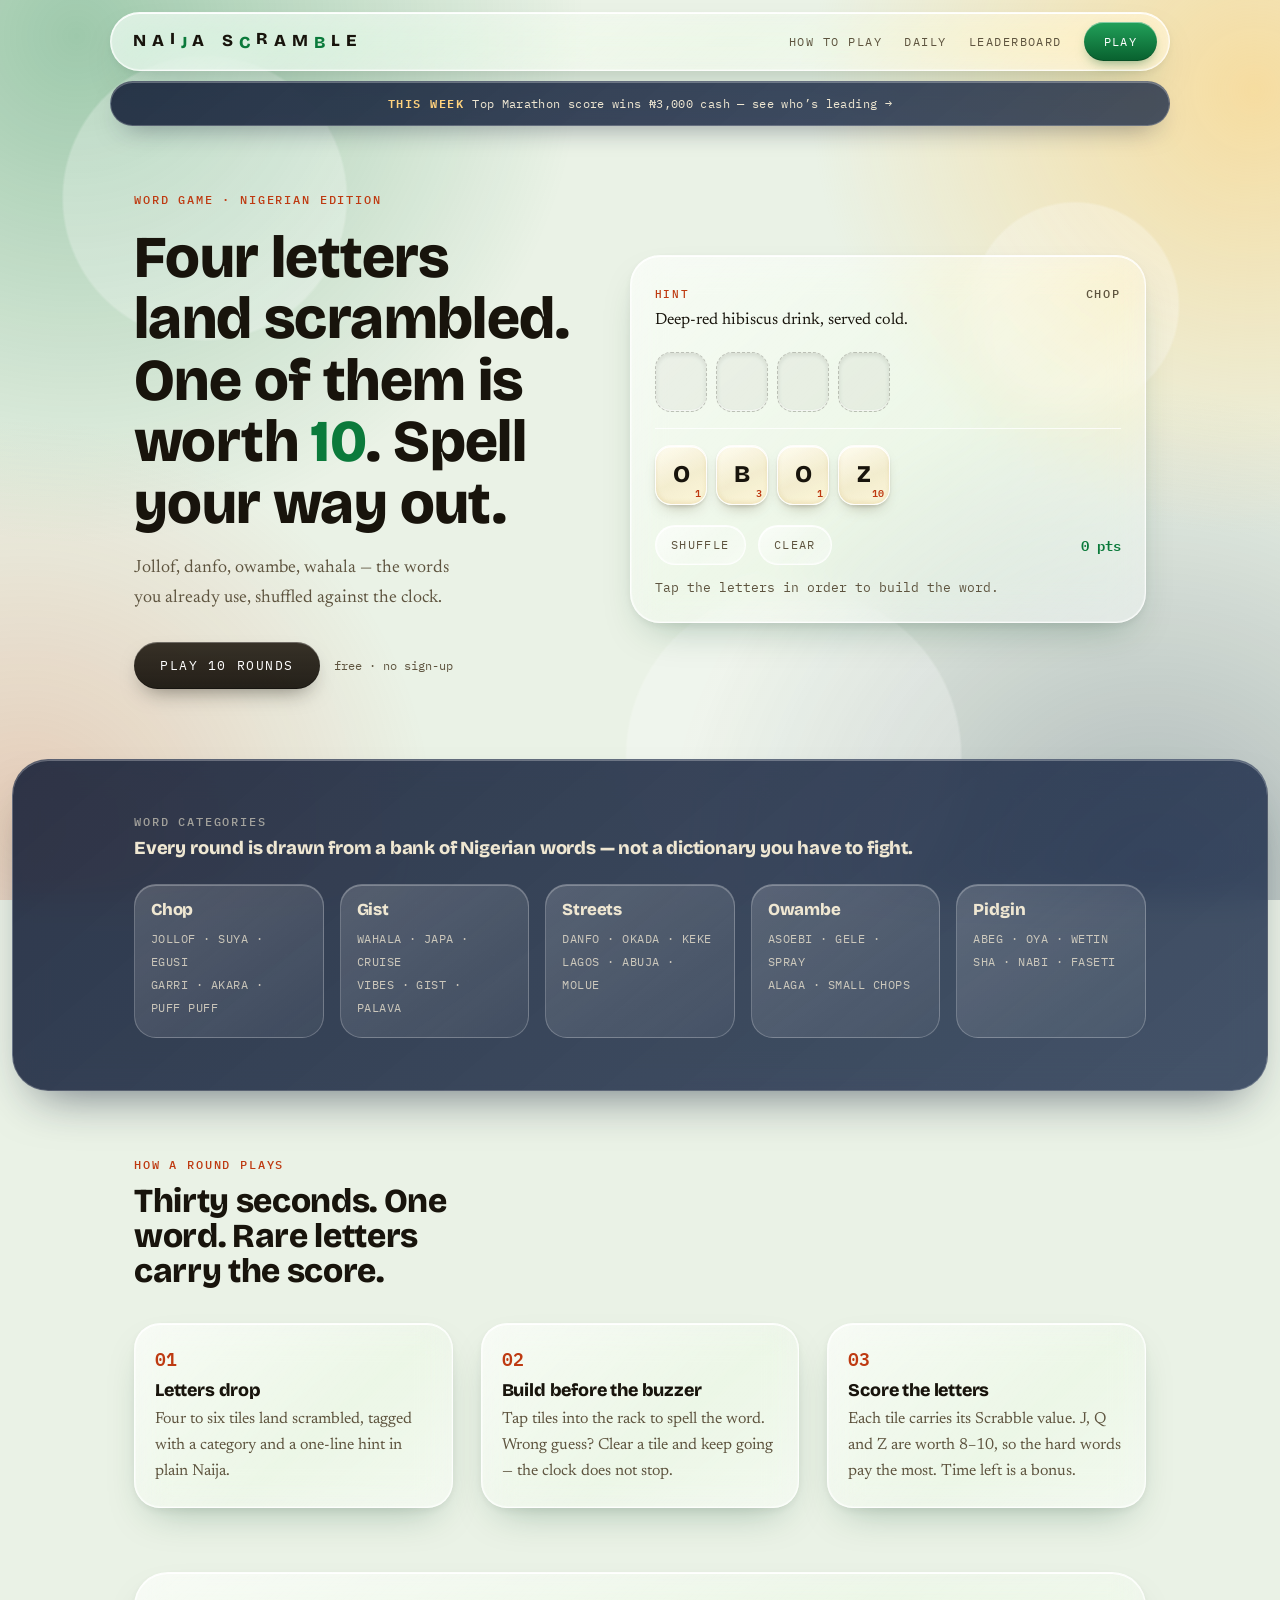
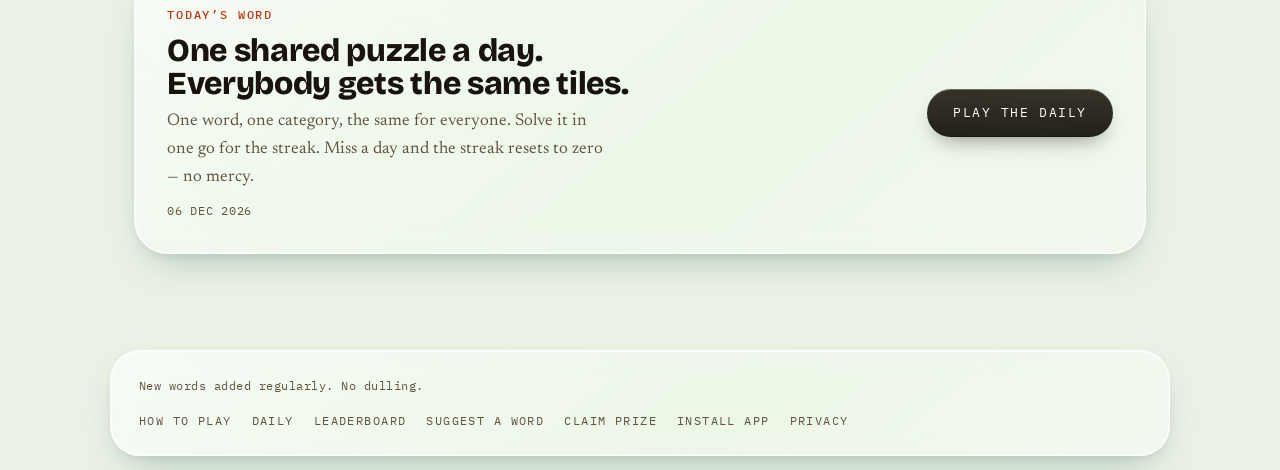
==== commit 27a5fa3b: "Rival mode (computer opponent), v16" ====
--- a/index.html
+++ b/index.html
@@ -26,7 +26,7 @@
 <link rel="preconnect" href="https://fonts.googleapis.com">
 <link rel="preconnect" href="https://fonts.gstatic.com" crossorigin>
 <link rel="stylesheet" href="https://fonts.googleapis.com/css2?family=Bricolage+Grotesque:opsz,wght@12..96,600;12..96,700;12..96,800&family=IBM+Plex+Mono:wght@400;500;600&family=Newsreader:ital,opsz,wght@0,6..72,400;0,6..72,500;1,6..72,400&display=swap">
-<link rel="stylesheet" href="style.css?v=15">
+<link rel="stylesheet" href="style.css?v=16">
 </head>
 <body>
 
--- a/style.css
+++ b/style.css
@@ -695,3 +695,19 @@
 .coach p{margin:0;font-family:"Newsreader",Georgia,serif;font-size:1.02rem;line-height:1.5;max-width:60ch}
 .coach em{font-style:italic;color:var(--ink-soft)}
 .endscreen .coach{text-align:left}
+
+/* ---- Rival mode (computer opponent) ---- */
+.mode-card.wide{grid-column:1/-1}
+@media (min-width:560px){.mode-card.wide{flex-direction:row;flex-wrap:wrap;align-items:baseline;gap:6px 18px}.mode-card.wide p{flex:1 1 320px}}
+.rivals{display:grid;gap:14px;margin-top:14px;grid-template-columns:1fr}
+@media (min-width:640px){.rivals{grid-template-columns:repeat(3,1fr)}}
+.mode-card .rec{margin-top:auto;font-family:"IBM Plex Mono",monospace;font-size:.72rem;letter-spacing:.06em;color:var(--ink-soft)}
+.rnote{margin-top:16px;font-family:"IBM Plex Mono",monospace;font-size:.74rem;line-height:1.6;color:var(--ink-soft);max-width:64ch}
+.rivalbar{display:flex;align-items:center;gap:12px;margin:14px 0 4px;font-family:"IBM Plex Mono",monospace;font-size:.72rem;letter-spacing:.08em;text-transform:uppercase;color:var(--ink-soft)}
+.rivalbar[hidden]{display:none}
+.rivalbar .rname{color:var(--clay);font-weight:600;white-space:nowrap}
+.rivalbar .pips{flex:1;display:flex;gap:5px;min-width:0}
+.rivalbar .pips i{flex:1;height:8px;border-radius:99px;background:color-mix(in srgb,var(--ink) 12%,transparent);transition:background .25s ease}
+.rivalbar .pips i.on{background:var(--clay)}
+.rivalbar .rstate{min-width:9ch;text-align:right;white-space:nowrap;text-transform:none;letter-spacing:.04em}
+.board.vs #reveal,.board.vs #aiHint{display:none}
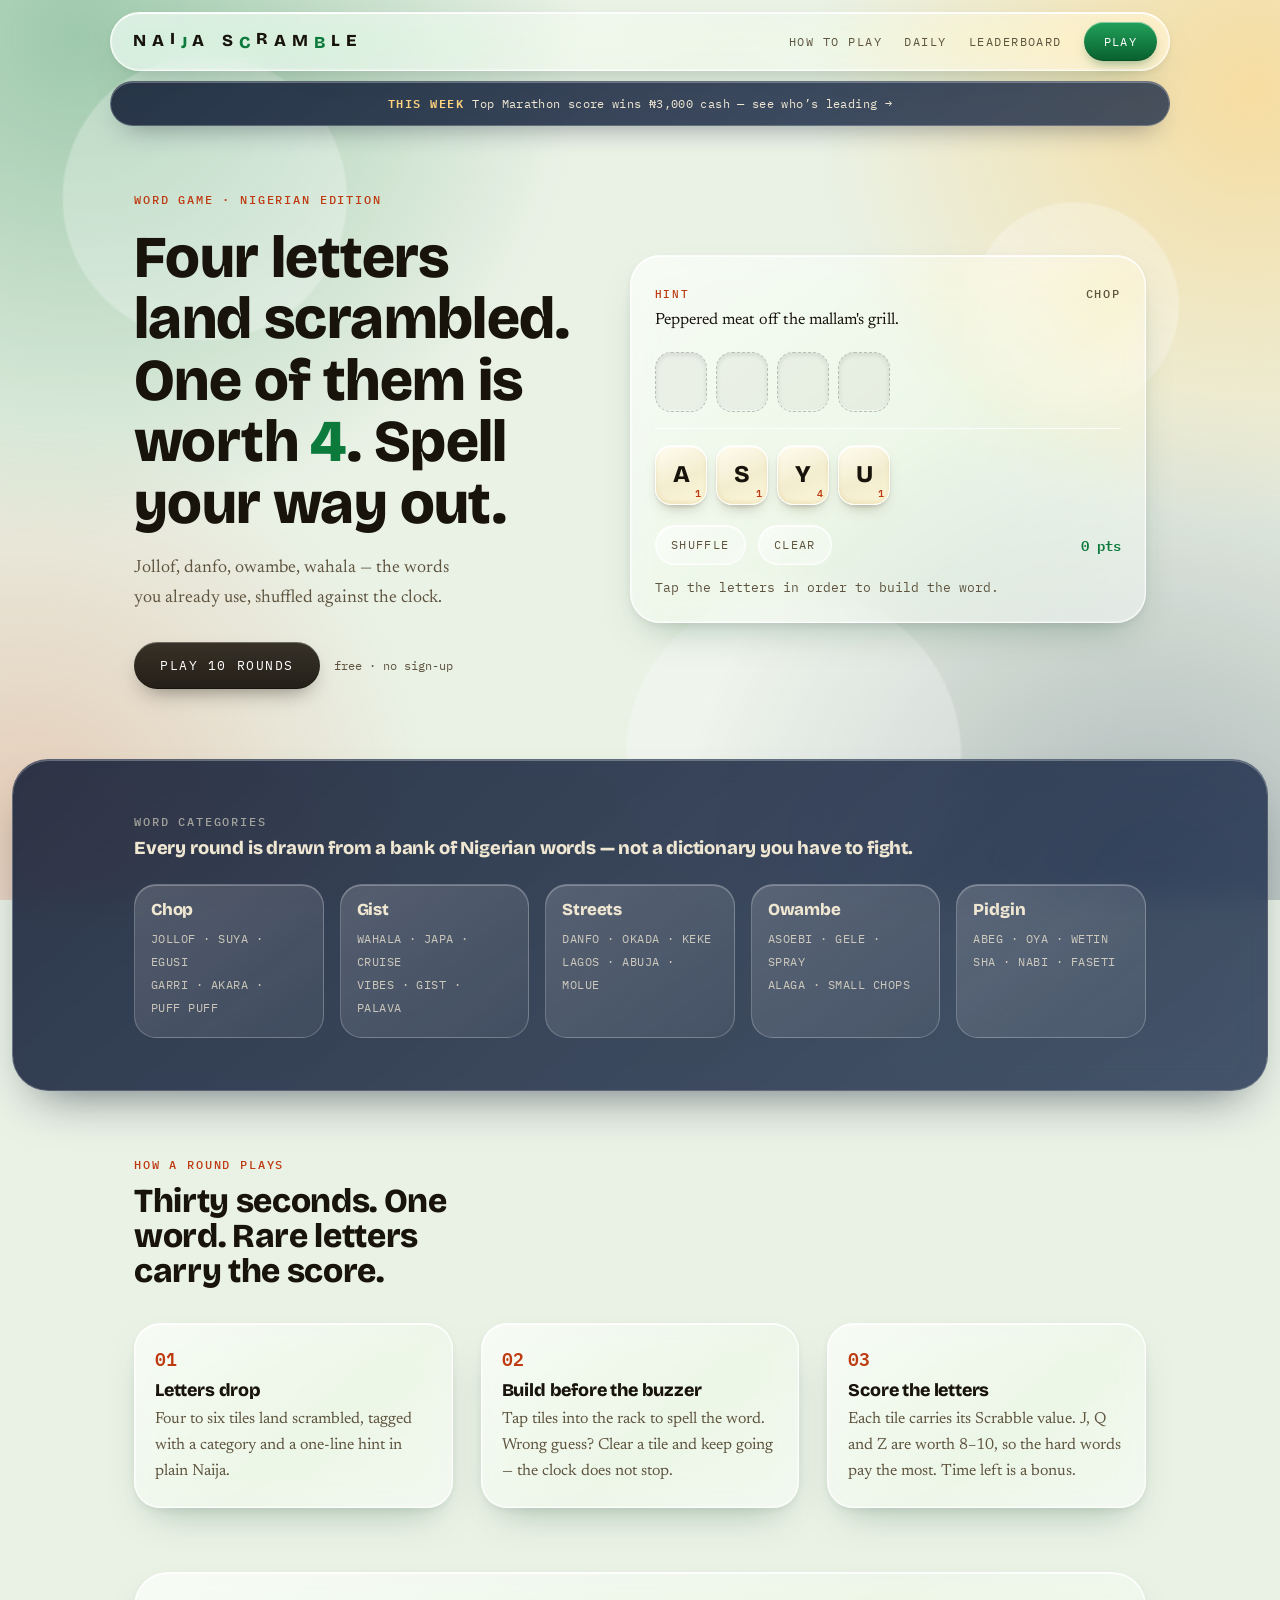
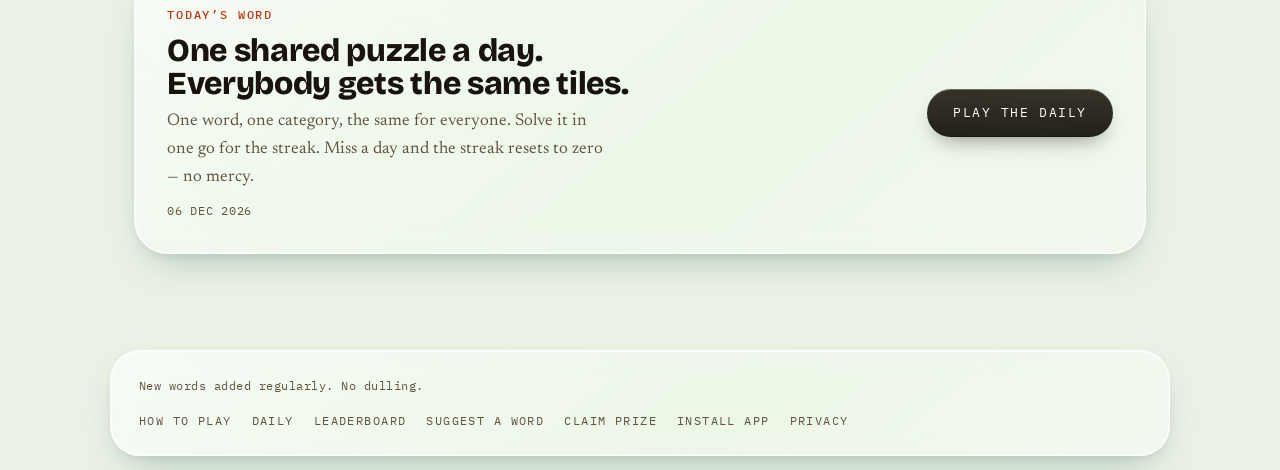
==== commit ecb56eba: "Friend challenge links, privacy note, SW v19" ====
--- a/index.html
+++ b/index.html
@@ -26,7 +26,7 @@
 <link rel="preconnect" href="https://fonts.googleapis.com">
 <link rel="preconnect" href="https://fonts.gstatic.com" crossorigin>
 <link rel="stylesheet" href="https://fonts.googleapis.com/css2?family=Bricolage+Grotesque:opsz,wght@12..96,600;12..96,700;12..96,800&family=IBM+Plex+Mono:wght@400;500;600&family=Newsreader:ital,opsz,wght@0,6..72,400;0,6..72,500;1,6..72,400&display=swap">
-<link rel="stylesheet" href="style.css?v=16">
+<link rel="stylesheet" href="style.css?v=17">
 </head>
 <body>
 
--- a/style.css
+++ b/style.css
@@ -711,3 +711,18 @@
 .rivalbar .pips i.on{background:var(--clay)}
 .rivalbar .rstate{min-width:9ch;text-align:right;white-space:nowrap;text-transform:none;letter-spacing:.04em}
 .board.vs #reveal,.board.vs #aiHint{display:none}
+
+/* ---- Friend challenges ---- */
+.challenge-card{
+  margin:0 0 26px;padding:18px 18px 20px;border-radius:22px;display:flex;flex-direction:column;align-items:flex-start;gap:8px;
+  background:var(--glass-bg);color:var(--ink);
+  border:1px solid color-mix(in srgb,var(--green) 50%,var(--glass-line));
+  box-shadow:var(--glass-rim),0 18px 40px -18px color-mix(in srgb,var(--green) 55%,transparent);
+}
+.challenge-card[hidden]{display:none}
+.challenge-card .tag{font-family:"IBM Plex Mono",monospace;font-size:.68rem;text-transform:uppercase;letter-spacing:.16em;color:var(--clay)}
+.challenge-card h3{font-size:1.5rem;line-height:1.1;margin:0}
+.challenge-card p{margin:0;color:var(--ink-soft);max-width:52ch}
+.challenge-card .cta{margin-top:6px;border:0;cursor:pointer}
+.ch-send{margin-top:26px}
+.ch-send label{line-height:1.5}
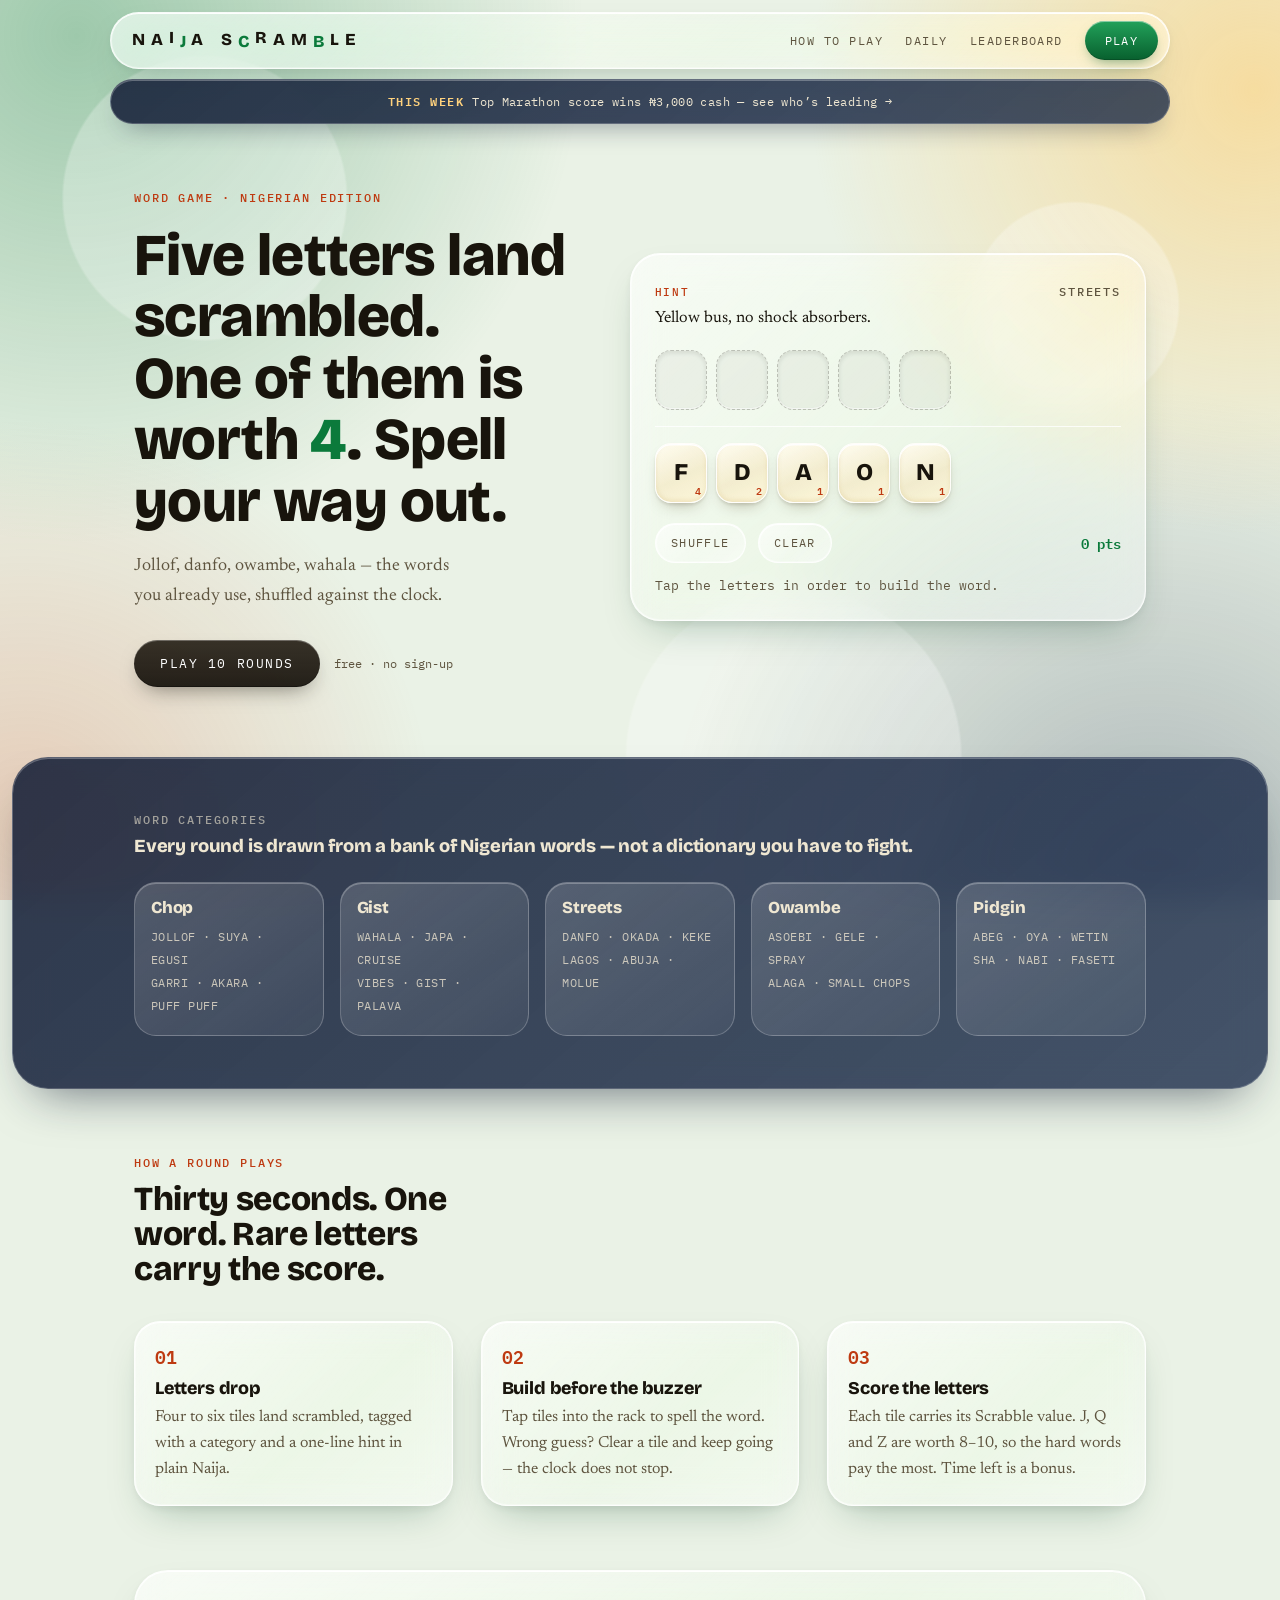
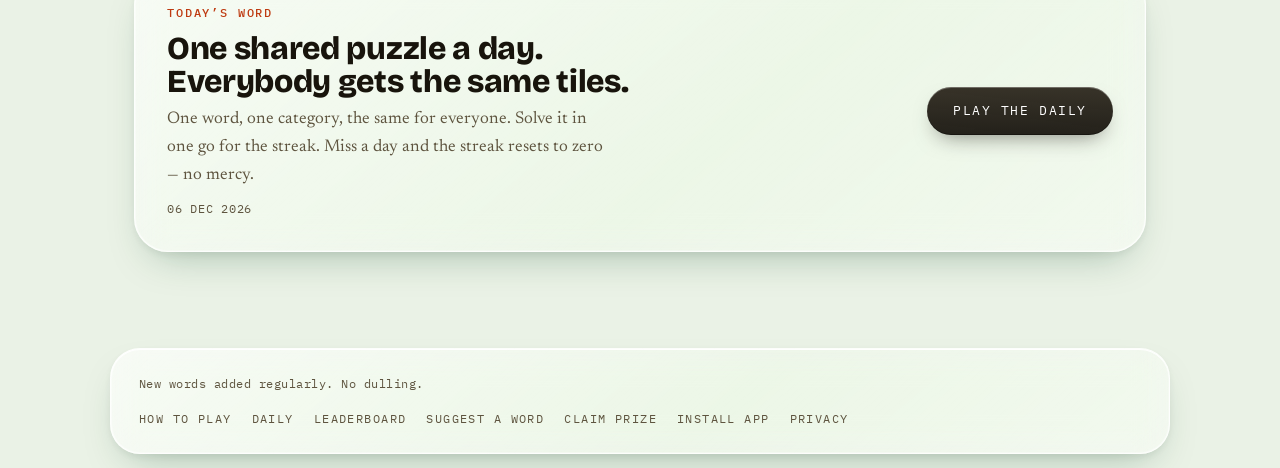
==== commit c9116f3c: "Fix blurry top bar and iOS zoom-out on phones, SW v20" ====
--- a/index.html
+++ b/index.html
@@ -2,7 +2,7 @@
 <html lang="en">
 <head>
 <meta charset="UTF-8">
-<meta name="viewport" content="width=device-width, initial-scale=1.0">
+<meta name="viewport" content="width=device-width, initial-scale=1.0, minimum-scale=1.0">
 <title>Naija Scramble</title>
 <meta name="description" content="A Nigerian word-scramble game. Jollof, danfo, owambe — the words you already use, shuffled against the clock.">
 <link rel="icon" href="data:image/svg+xml,%3Csvg%20xmlns='http://www.w3.org/2000/svg'%20viewBox='0%200%2032%2032'%3E%3Crect%20width='32'%20height='32'%20rx='6'%20fill='%230B7A3B'/%3E%3Ctext%20x='16'%20y='23'%20font-family='Georgia,serif'%20font-size='20'%20font-weight='bold'%20text-anchor='middle'%20fill='%23FBF6EA'%3EN%3C/text%3E%3C/svg%3E">
@@ -26,7 +26,7 @@
 <link rel="preconnect" href="https://fonts.googleapis.com">
 <link rel="preconnect" href="https://fonts.gstatic.com" crossorigin>
 <link rel="stylesheet" href="https://fonts.googleapis.com/css2?family=Bricolage+Grotesque:opsz,wght@12..96,600;12..96,700;12..96,800&family=IBM+Plex+Mono:wght@400;500;600&family=Newsreader:ital,opsz,wght@0,6..72,400;0,6..72,500;1,6..72,400&display=swap">
-<link rel="stylesheet" href="style.css?v=17">
+<link rel="stylesheet" href="style.css?v=18">
 </head>
 <body>
 
--- a/style.css
+++ b/style.css
@@ -73,8 +73,9 @@
 .masthead{border-bottom:1px solid var(--line)}
 .masthead .wrap{display:flex;align-items:center;justify-content:space-between;padding-top:18px;padding-bottom:18px}
 .mark{font-family:"Bricolage Grotesque",sans-serif;font-weight:800;font-size:1.05rem;letter-spacing:.02em;display:flex;gap:.5ch;text-decoration:none}
-.mark span:nth-child(3n){transform:translateY(-2px)}
-.mark span:nth-child(4n){transform:translateY(2px);color:var(--green)}
+.mark span{position:relative}
+.mark span:nth-child(3n){top:-2px}
+.mark span:nth-child(4n){top:2px;color:var(--green)}
 .mark .a2{color:var(--clay)}
 .nav{display:flex;align-items:center;gap:22px;font-family:"IBM Plex Mono",monospace;font-size:.78rem;text-transform:uppercase;letter-spacing:.12em}
 .nav a{text-decoration:none;color:var(--ink-soft)}
@@ -448,7 +449,10 @@
 /* ---- masthead: floating glass capsule ---- */
 .masthead{border-bottom:0;padding:12px 12px 0}
 .masthead .wrap{
-  max-width:1060px;padding:9px 12px 9px 22px;border-radius:999px;
+  position:relative;max-width:1060px;padding:9px 12px 9px 22px;border-radius:999px;
+}
+.masthead .wrap::before{
+  content:"";position:absolute;inset:0;z-index:-1;pointer-events:none;border-radius:inherit;
   background:var(--glass-bg);border:1px solid var(--glass-line);
   box-shadow:var(--glass-rim),var(--glass-drop);
   -webkit-backdrop-filter:var(--glass-blur);backdrop-filter:var(--glass-blur);
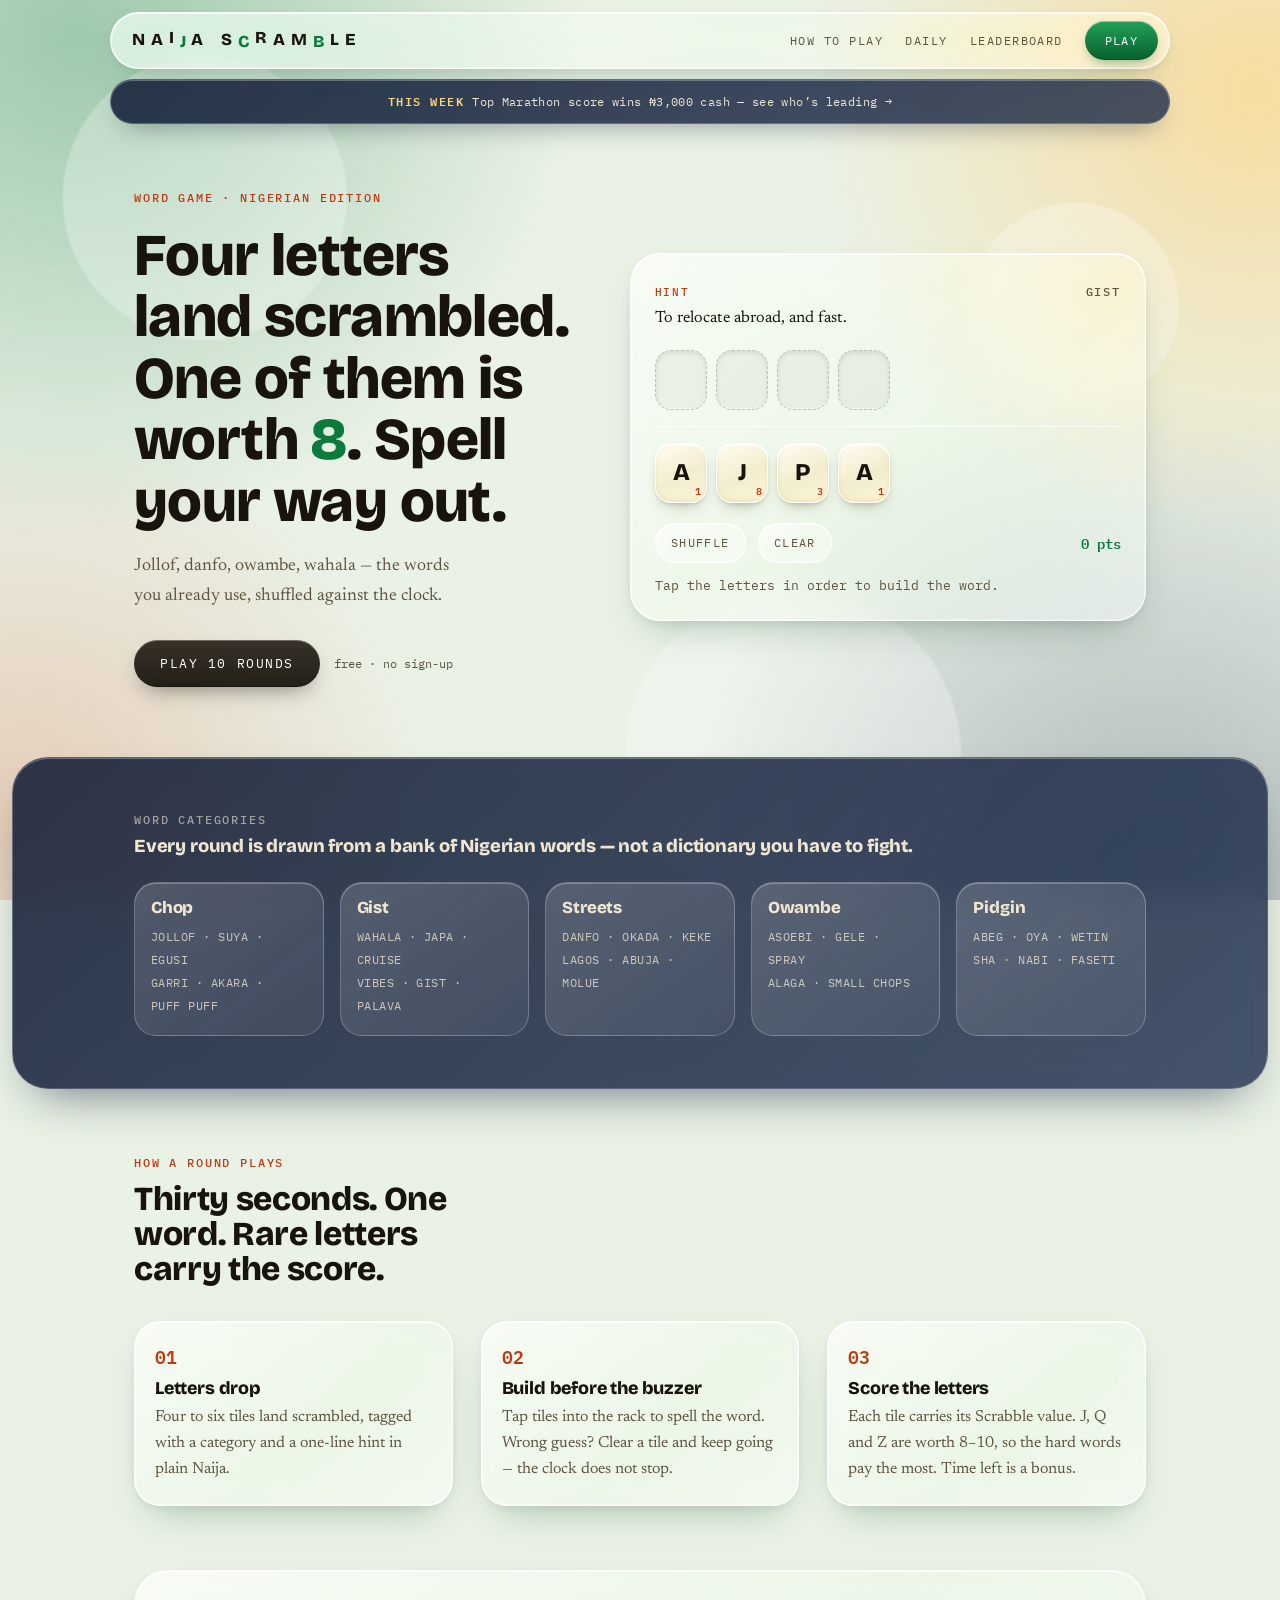
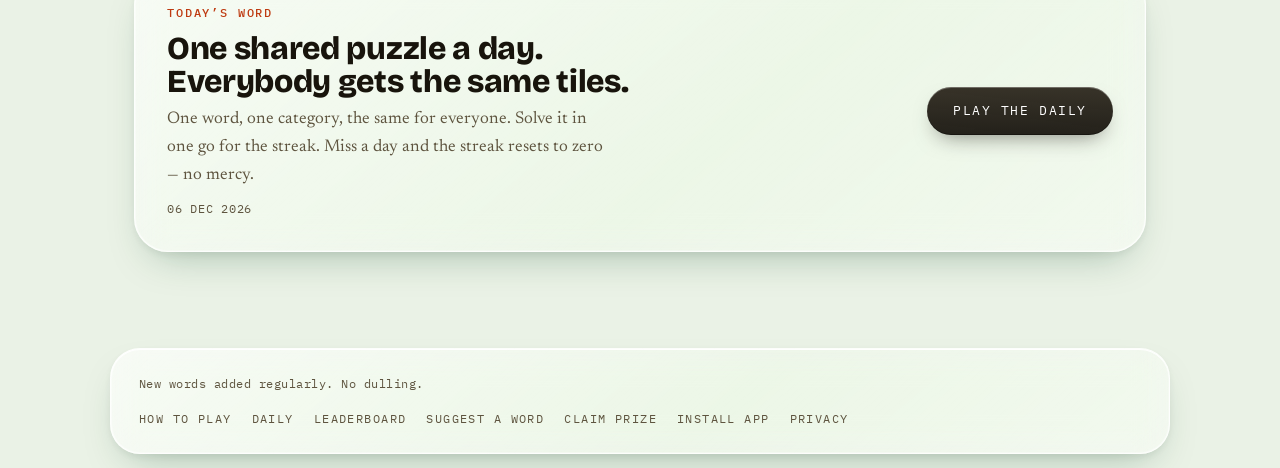
==== commit 108c79d1: "Self-diagnosing fix for iOS app zoom-out (fix.js), SW v21" ====
--- a/index.html
+++ b/index.html
@@ -3,6 +3,7 @@
 <head>
 <meta charset="UTF-8">
 <meta name="viewport" content="width=device-width, initial-scale=1.0, minimum-scale=1.0">
+<script src="fix.js?v=1"></script>
 <title>Naija Scramble</title>
 <meta name="description" content="A Nigerian word-scramble game. Jollof, danfo, owambe — the words you already use, shuffled against the clock.">
 <link rel="icon" href="data:image/svg+xml,%3Csvg%20xmlns='http://www.w3.org/2000/svg'%20viewBox='0%200%2032%2032'%3E%3Crect%20width='32'%20height='32'%20rx='6'%20fill='%230B7A3B'/%3E%3Ctext%20x='16'%20y='23'%20font-family='Georgia,serif'%20font-size='20'%20font-weight='bold'%20text-anchor='middle'%20fill='%23FBF6EA'%3EN%3C/text%3E%3C/svg%3E">
@@ -26,7 +27,7 @@
 <link rel="preconnect" href="https://fonts.googleapis.com">
 <link rel="preconnect" href="https://fonts.gstatic.com" crossorigin>
 <link rel="stylesheet" href="https://fonts.googleapis.com/css2?family=Bricolage+Grotesque:opsz,wght@12..96,600;12..96,700;12..96,800&family=IBM+Plex+Mono:wght@400;500;600&family=Newsreader:ital,opsz,wght@0,6..72,400;0,6..72,500;1,6..72,400&display=swap">
-<link rel="stylesheet" href="style.css?v=18">
+<link rel="stylesheet" href="style.css?v=19">
 </head>
 <body>
 
--- a/style.css
+++ b/style.css
@@ -730,3 +730,11 @@
 .challenge-card .cta{margin-top:6px;border:0;cursor:pointer}
 .ch-send{margin-top:26px}
 .ch-send label{line-height:1.5}
+
+/* ---- iOS home-screen width diagnosis: fix.js adds html.hf1..hf5 one at a time (cumulative) if the installed
+   app opens zoomed out. Each rule switches off one suspect. Remove with fix.js once the cause is known. ---- */
+html.hf1 body::before{display:none}
+html.hf2 *,html.hf2 *::before,html.hf2 *::after{-webkit-backdrop-filter:none!important;backdrop-filter:none!important}
+html.hf3 body{position:static!important;min-height:0!important}
+html.hf4 *{transform:none!important;animation:none!important}
+html.hf5,html.hf5 body{overflow-x:hidden!important;max-width:100%!important}
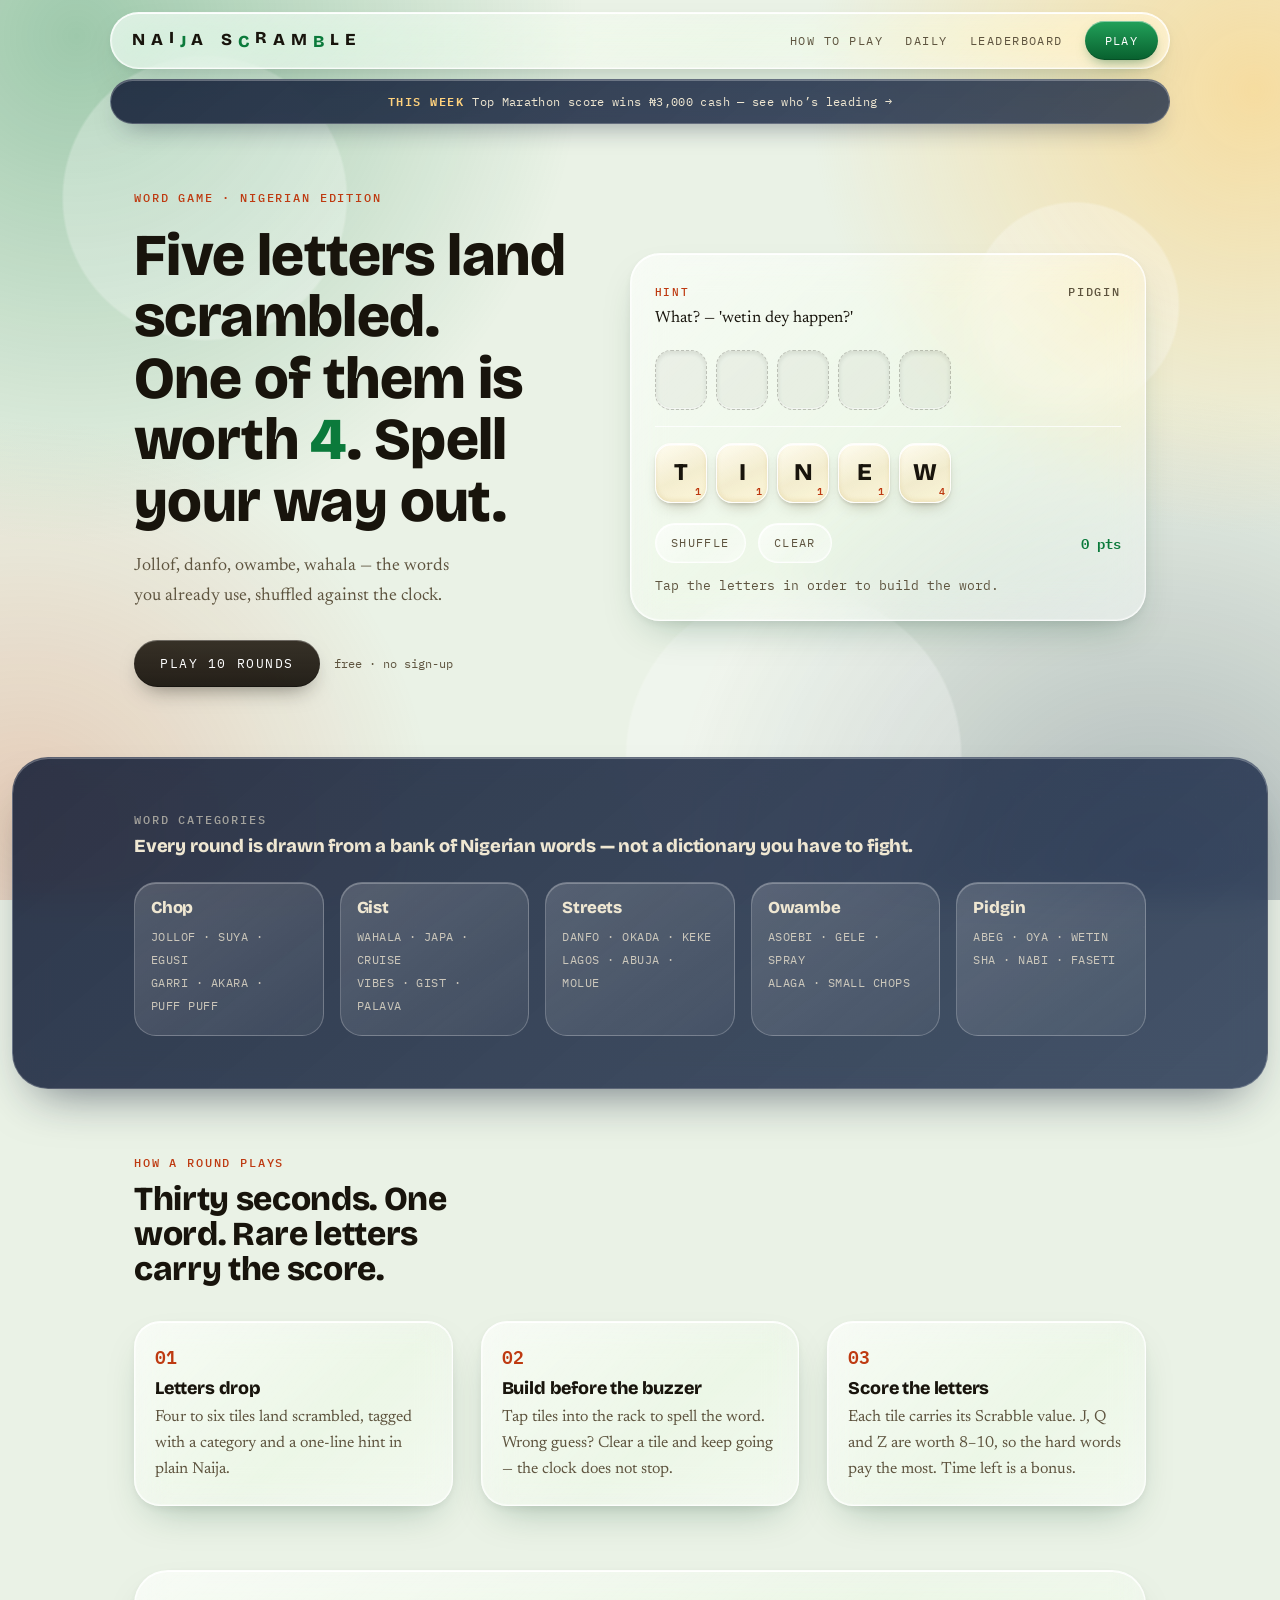
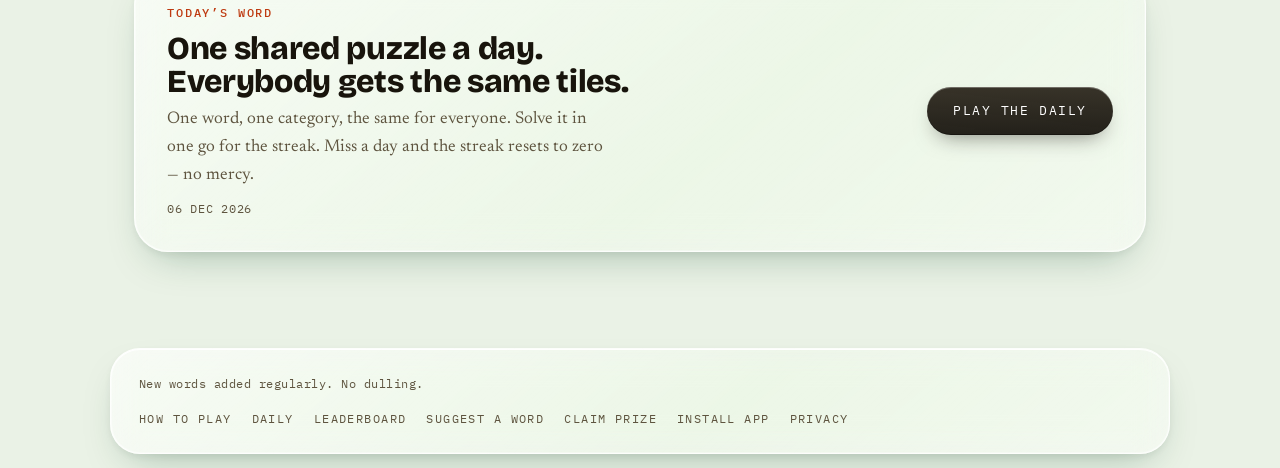
==== commit 8f19337a: "Replace fix.js with quiet report-only diagnostic, SW v22" ====
--- a/index.html
+++ b/index.html
@@ -3,7 +3,7 @@
 <head>
 <meta charset="UTF-8">
 <meta name="viewport" content="width=device-width, initial-scale=1.0, minimum-scale=1.0">
-<script src="fix.js?v=1"></script>
+<script src="fix.js?v=2"></script>
 <title>Naija Scramble</title>
 <meta name="description" content="A Nigerian word-scramble game. Jollof, danfo, owambe — the words you already use, shuffled against the clock.">
 <link rel="icon" href="data:image/svg+xml,%3Csvg%20xmlns='http://www.w3.org/2000/svg'%20viewBox='0%200%2032%2032'%3E%3Crect%20width='32'%20height='32'%20rx='6'%20fill='%230B7A3B'/%3E%3Ctext%20x='16'%20y='23'%20font-family='Georgia,serif'%20font-size='20'%20font-weight='bold'%20text-anchor='middle'%20fill='%23FBF6EA'%3EN%3C/text%3E%3C/svg%3E">
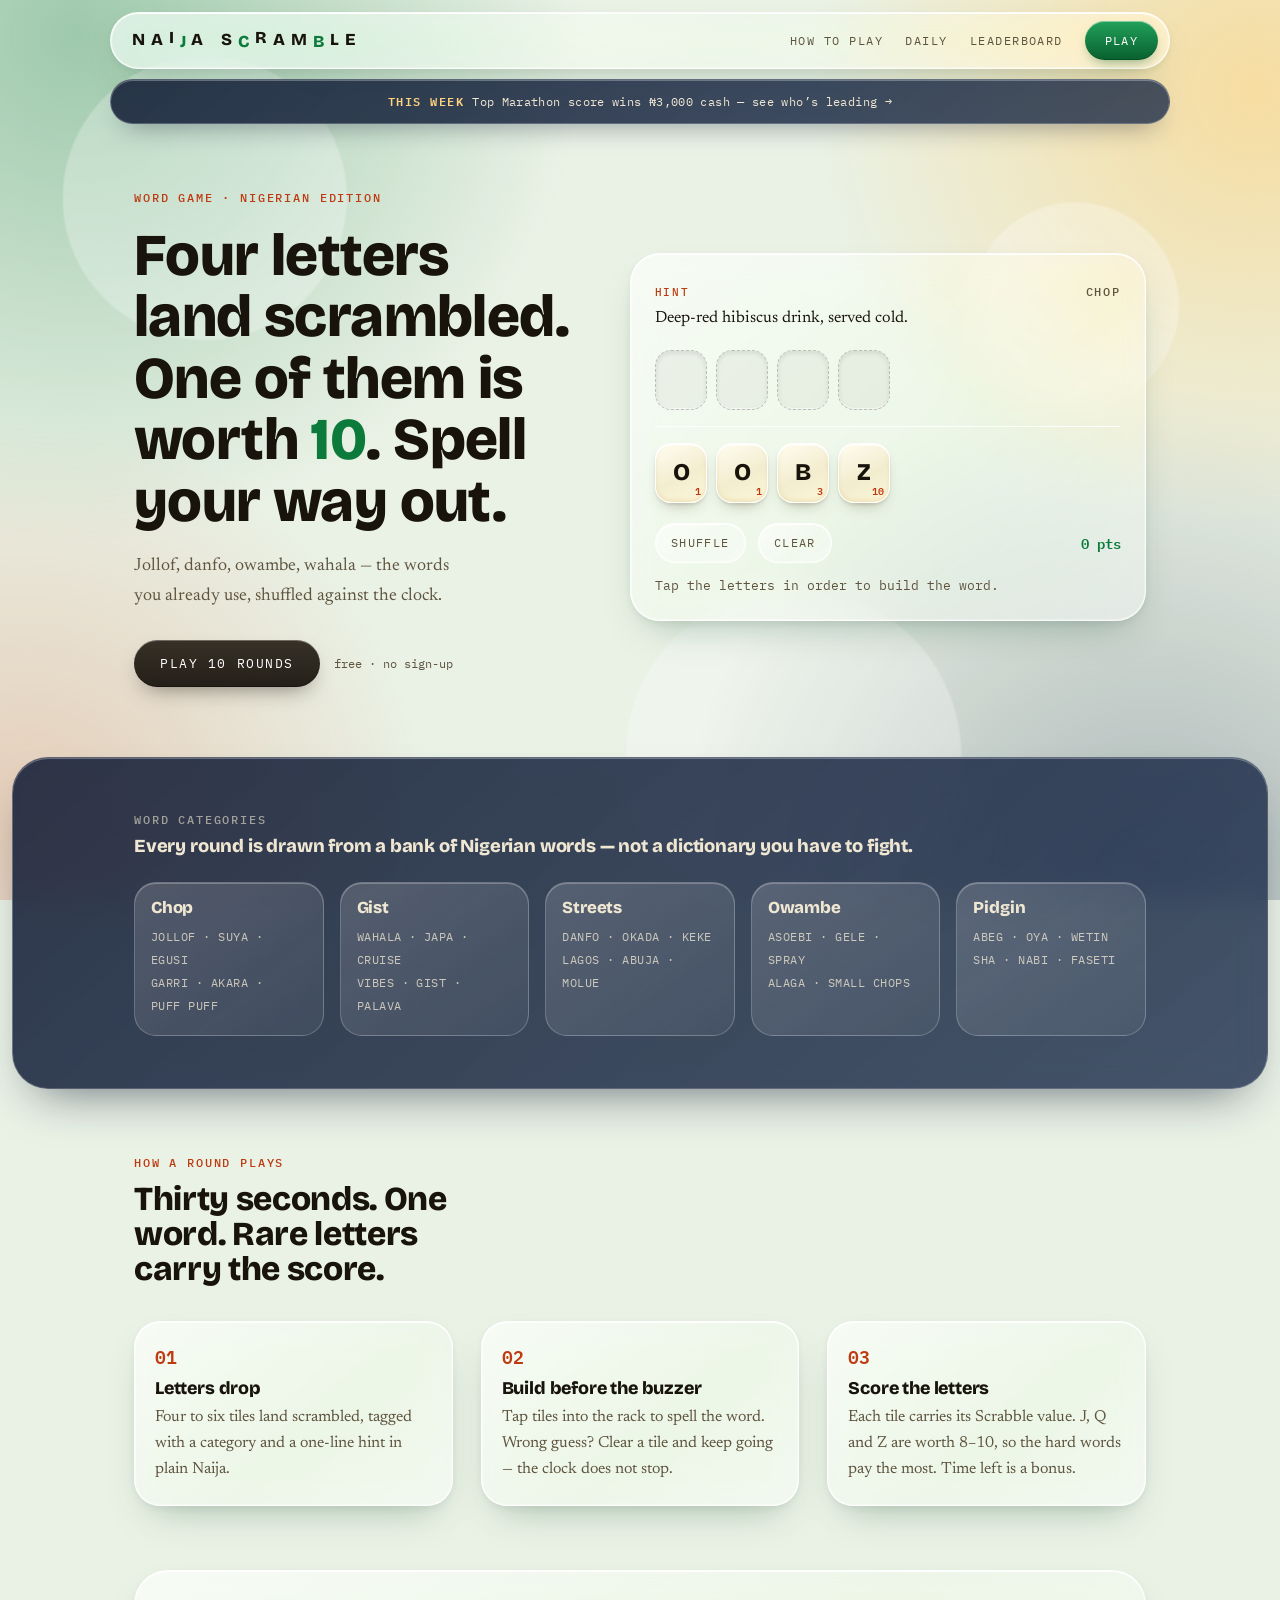
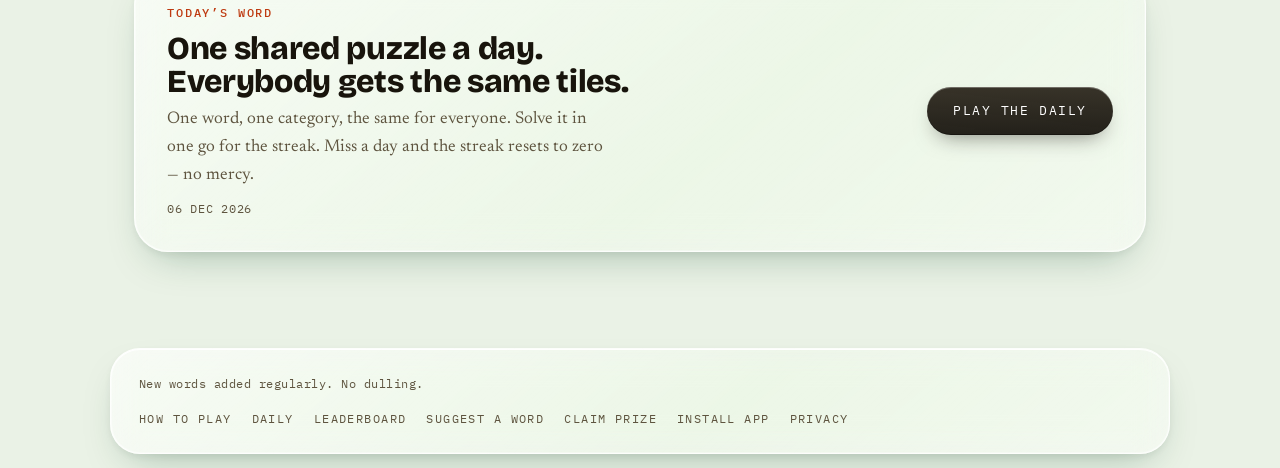
==== commit a883f2f6: "Add mobile web app capability meta tag" ====
--- a/index.html
+++ b/index.html
@@ -22,6 +22,7 @@
 <link rel="manifest" href="/manifest.json">
 <meta name="theme-color" content="#0B7A3B">
 <meta name="apple-mobile-web-app-capable" content="yes">
+  <meta name="mobile-web-app-capable" content="yes">
 <meta name="apple-mobile-web-app-title" content="Naija Scramble">
 <link rel="apple-touch-icon" href="/icon-192.png">
 <link rel="preconnect" href="https://fonts.googleapis.com">
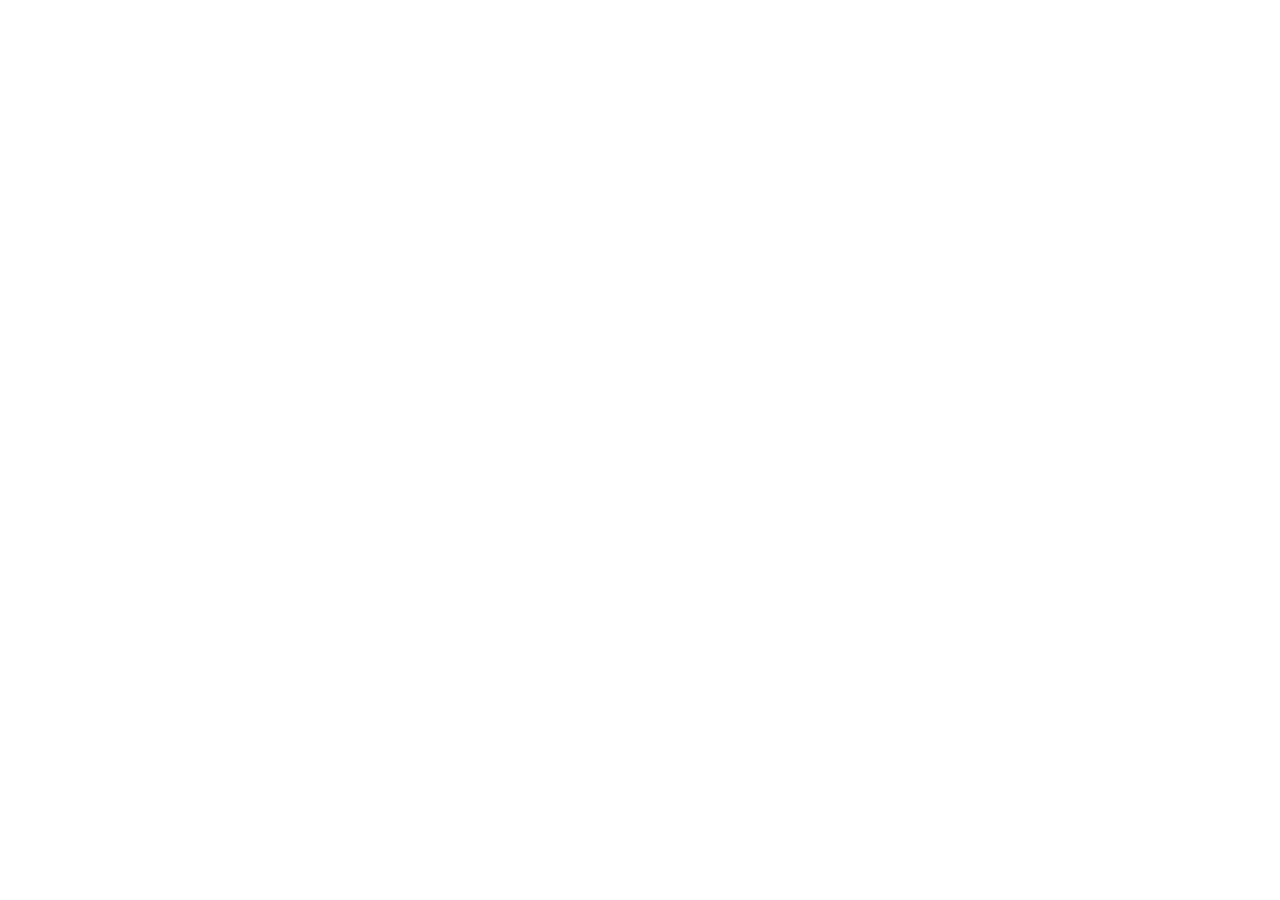
==== commit ca15c8bb: "Send players to Naija Arcade with their progress (game moved to naija-arcade.pages.dev)" ====
--- a/index.html
+++ b/index.html
@@ -1,6 +1,7 @@
 <!DOCTYPE html>
 <html lang="en">
 <head>
+<script src="/bridge.js"></script>
 <meta charset="UTF-8">
 <meta name="viewport" content="width=device-width, initial-scale=1.0, minimum-scale=1.0">
 <script src="fix.js?v=2"></script>
